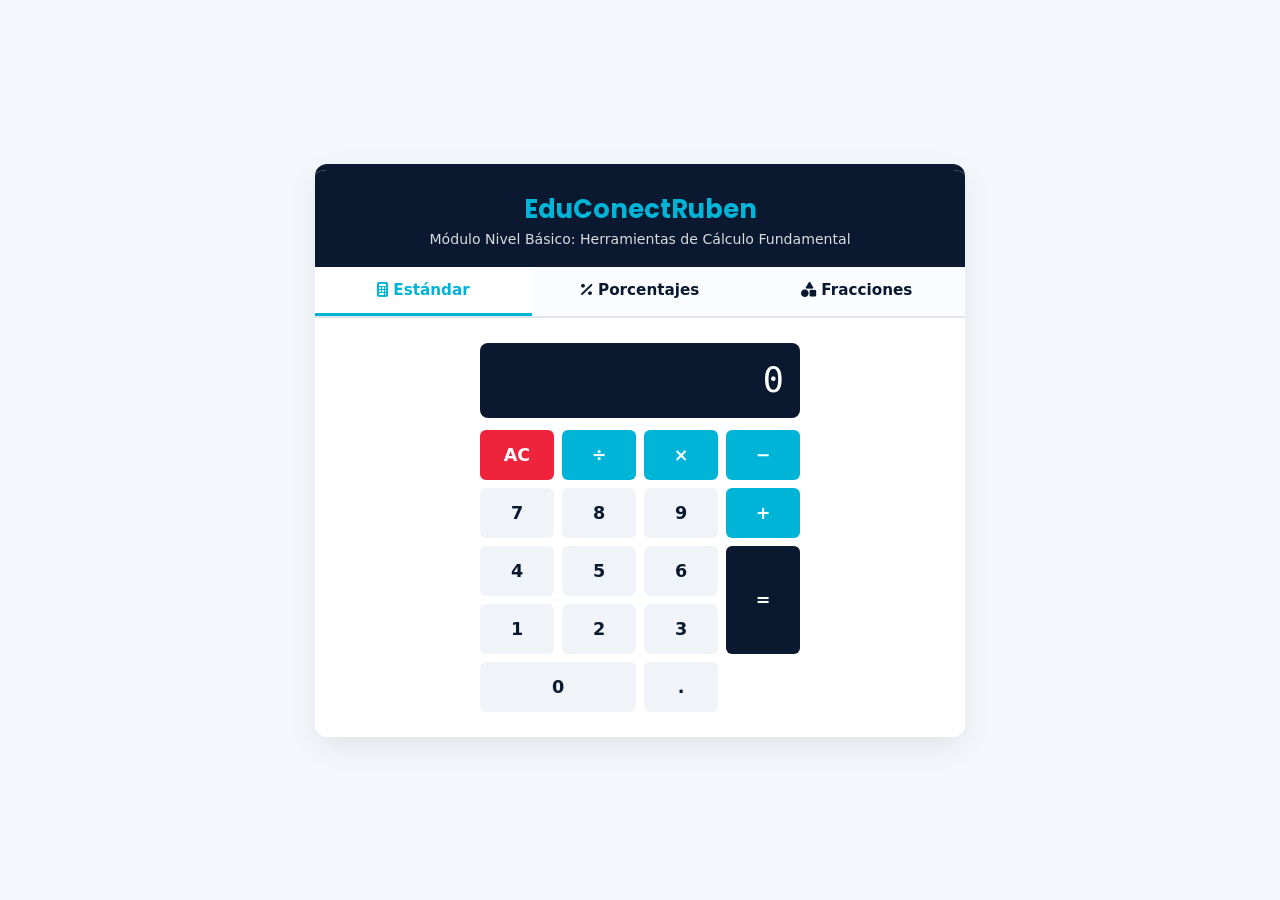
==== 1. Nivel Básico (Primaria y Uso Cotidiano)/index.html @ 66a1eb3a "Add files via upload" ====
<!DOCTYPE html>
<html lang="es">
<head>
    <meta charset="UTF-8">
    <meta name="viewport" content="width=device-width, initial-scale=1.0">
    <title>EduConectRuben | Nivel Básico</title>
    <link rel="preconnect" href="https://fonts.googleapis.com">
    <link rel="preconnect" href="https://fonts.gstatic.com" crossorigin>
    <link href="https://fonts.googleapis.com/css2?family=Poppins:wght@400;600;700&family=Lato:wght@400;700&display=swap" rel="stylesheet">
    <link rel="stylesheet" href="https://cdnjs.cloudflare.com/ajax/libs/font-awesome/6.5.1/css/all.min.css">
    <style>
        /* =========================================
           DISEÑO INSTITUCIONAL EDUCONECTRUBEN
           ========================================= */
        :root {
            --clr-navy: #0A192F;
            --clr-blue: #00B4D8;
            --clr-hover: #0096C7;
            --clr-white: #FFFFFF;
            --clr-bg: #F4F7FB;
            --clr-border: #E0E5EC;
            --shadow: 0 10px 30px rgba(10, 25, 47, 0.08);
            --radius: 12px;
        }

        * { box-sizing: border-box; margin: 0; padding: 0; font-family: 'Segoe UI', system-ui, sans-serif; }

        body {
            background-color: var(--clr-bg);
            color: #333;
            display: flex;
            justify-content: center;
            align-items: center;
            min-height: 100vh;
            padding: 20px;
        }

        .app-container {
            background-color: var(--clr-white);
            width: 100%;
            max-width: 650px;
            border-radius: var(--radius);
            box-shadow: var(--shadow);
            overflow: hidden;
            border-top: 6px solid var(--clr-navy);
        }

        header {
            background-color: var(--clr-navy);
            color: var(--clr-white);
            padding: 20px;
            text-align: center;
        }

        header h1 { color: var(--clr-blue); font-size: 1.6rem; font-family: 'Poppins', sans-serif; }
        header p { font-size: 0.88rem; opacity: 0.85; margin-top: 2px; }

        /* MENÚ DE PESTAÑAS (SPA) */
        .tab-menu {
            display: flex;
            background-color: #FAFCFF;
            border-bottom: 2px solid var(--clr-border);
        }

        .tab-btn {
            flex: 1;
            padding: 14px;
            background: none;
            border: none;
            border-bottom: 3px solid transparent;
            font-size: 0.95rem;
            font-weight: 600;
            color: var(--clr-navy);
            cursor: pointer;
            transition: all 0.25s ease;
        }

        .tab-btn:hover { background-color: #F0F4F8; color: var(--clr-blue); }
        .tab-btn.active {
            color: var(--clr-blue);
            border-bottom-color: var(--clr-blue);
            background-color: var(--clr-white);
        }

        /* CUERPO DE TRABAJO */
        .workspace-content { padding: 25px; }
        .calc-section { display: none; animation: fadeIn 0.3s ease-in-out; }
        .calc-section.active { display: block; }

        @keyframes fadeIn {
            from { opacity: 0; transform: translateY(4px); }
            to { opacity: 1; transform: translateY(0); }
        }

        /* INTERFAZ CALCULADORA FÍSICA */
        .calc-hardware { max-width: 320px; margin: 0 auto; }
        .calc-display {
            background-color: var(--clr-navy);
            color: var(--clr-white);
            font-size: 2.2rem;
            text-align: right;
            padding: 16px;
            border-radius: 8px;
            margin-bottom: 12px;
            word-wrap: break-word;
            min-height: 75px;
            font-family: monospace;
        }

        .grid-buttons { display: grid; grid-template-columns: repeat(4, 1fr); gap: 8px; }
        .btn-c {
            padding: 15px 5px;
            font-size: 1.1rem;
            font-weight: bold;
            border: none;
            border-radius: 6px;
            cursor: pointer;
            background-color: #F0F4F8;
            color: var(--clr-navy);
            transition: 0.15s ease;
        }
        .btn-c:hover { background-color: var(--clr-border); }
        .btn-c.op { background-color: var(--clr-blue); color: white; }
        .btn-c.op:hover { background-color: var(--clr-hover); }
        .btn-c.eq { background-color: var(--clr-navy); color: white; }
        .btn-c.ac { background-color: #EF233C; color: white; }

        /* FORMULARIOS DE PORCENTAJES Y FRACCIONES */
        .form-group { margin-bottom: 15px; }
        label { display: block; font-weight: 600; margin-bottom: 6px; color: var(--clr-navy); font-size: 0.88rem; }
        select, input {
            width: 100%; padding: 11px; border: 2px solid var(--clr-border);
            border-radius: 8px; font-size: 0.95rem; background-color: var(--clr-white);
        }
        select:focus, input:focus { outline: none; border-color: var(--clr-blue); }

        .fields-split { display: grid; grid-template-columns: 1fr 1fr; gap: 15px; }
        
        /* LAYOUT FRACCIONES MIXTAS */
        .fraction-row { display: flex; align-items: center; justify-content: center; gap: 12px; margin: 20px 0; }
        .fraction-block { display: flex; flex-direction: column; width: 70px; text-align: center; }
        .fraction-line { height: 2px; background-color: var(--clr-navy); margin: 4px 0; }
        .fraction-block input { text-align: center; padding: 8px; }
        .mixed-whole { width: 65px; text-align: center; font-weight: bold; }

        .btn-action {
            width: 100%; padding: 12px; background-color: var(--clr-blue);
            color: var(--clr-white); border: none; border-radius: 8px;
            font-size: 1.05rem; font-weight: bold; cursor: pointer; transition: 0.25s;
        }
        .btn-action:hover { background-color: var(--clr-hover); }

        .result-box {
            margin-top: 20px; padding: 15px; background-color: #E8F4F8;
            border-left: 5px solid var(--clr-blue); border-radius: 4px;
            font-size: 1rem; color: var(--clr-navy); display: none; line-height: 1.5;
        }
    </style>
</head>
<body>

    <main class="app-container">
        <header>
            <h1>EduConectRuben</h1>
            <p>Módulo Nivel Básico: Herramientas de Cálculo Fundamental</p>
        </header>

        <nav class="tab-menu">
            <button class="tab-btn active" onclick="switchTab('tab-std', this)"><i class="fa-solid fa-calculator"></i> Estándar</button>
            <button class="tab-btn" onclick="switchTab('tab-pct', this)"><i class="fa-solid fa-percent"></i> Porcentajes</button>
            <button class="tab-btn" onclick="switchTab('tab-frac', this)"><i class="fa-solid fa-shapes"></i> Fracciones</button>
        </nav>

        <div class="workspace-content">
            
            <section id="tab-std" class="calc-section active">
                <div class="calc-hardware">
                    <div id="hw-display" class="calc-display">0</div>
                    <div class="grid-buttons">
                        <button type="button" class="btn-c ac" onclick="clearStd()">AC</button>
                        <button type="button" class="btn-c op" onclick="appendStd('/')">÷</button>
                        <button type="button" class="btn-c op" onclick="appendStd('*')">×</button>
                        <button type="button" class="btn-c op" onclick="appendStd('-')">−</button>
                        
                        <button type="button" class="btn-c" onclick="appendStd('7')">7</button>
                        <button type="button" class="btn-c" onclick="appendStd('8')">8</button>
                        <button type="button" class="btn-c" onclick="appendStd('9')">9</button>
                        <button type="button" class="btn-c op" onclick="appendStd('+')">+</button>
                        
                        <button type="button" class="btn-c" onclick="appendStd('4')">4</button>
                        <button type="button" class="btn-c" onclick="appendStd('5')">5</button>
                        <button type="button" class="btn-c" onclick="appendStd('6')">6</button>
                        <button type="button" class="btn-c eq" onclick="evalStd()" style="grid-row: span 2; height: 100%;">=</button>
                        
                        <button type="button" class="btn-c" onclick="appendStd('1')">1</button>
                        <button type="button" class="btn-c" onclick="appendStd('2')">2</button>
                        <button type="button" class="btn-c" onclick="appendStd('3')">3</button>
                        
                        <button type="button" class="btn-c" onclick="appendStd('0')" style="grid-column: span 2;">0</button>
                        <button type="button" class="btn-c" onclick="appendStd('.')">.</button>
                    </div>
                </div>
            </section>

            <section id="tab-pct" class="calc-section">
                <div class="form-group">
                    <label>Tipo de Análisis:</label>
                    <select id="pct-type">
                        <option value="of">Calcular el X% de Y</option>
                        <option value="is">Qué porcentaje es X de Y</option>
                    </select>
                </div>
                <div class="fields-split">
                    <div class="form-group"><label>Valor X:</label><input type="number" id="pct-x" step="any"></div>
                    <div class="form-group"><label>Valor Y:</label><input type="number" id="pct-y" step="any"></div>
                </div>
                <button type="button" class="btn-action" onclick="solvePercent()">Calcular Porcentaje</button>
                <div id="pct-result" class="result-box"></div>
            </section>

            <section id="tab-frac" class="calc-section">
                <div class="fraction-row">
                    <input type="number" class="mixed-whole" id="w1" placeholder="Ent" min="0">
                    <div class="fraction-block">
                        <input type="number" id="n1" placeholder="N₁">
                        <div class="fraction-line"></div>
                        <input type="number" id="d1" placeholder="D₁">
                    </div>
                    
                    <div>
                        <select id="frac-op" style="width: 55px; font-weight: bold;">
                            <option value="+">+</option>
                            <option value="-">-</option>
                            <option value="*">×</option>
                            <option value="/">÷</option>
                        </select>
                    </div>
                    
                    <input type="number" class="mixed-whole" id="w2" placeholder="Ent" min="0">
                    <div class="fraction-block">
                        <input type="number" id="n2" placeholder="N₂">
                        <div class="fraction-line"></div>
                        <input type="number" id="d2" placeholder="D₂">
                    </div>
                </div>
                <button type="button" class="btn-action" onclick="solveFractions()">Operar Fracciones</button>
                <div id="frac-result" class="result-box"></div>
            </section>

        </div>
    </main>

    <script>
        /* ROUTER INTERNO SPA */
        function switchTab(tabId, btn) {
            document.querySelectorAll('.calc-section').forEach(s => s.classList.remove('active'));
            document.querySelectorAll('.tab-btn').forEach(b => b.classList.remove('active'));
            document.getElementById(tabId).classList.add('active');
            btn.classList.add('active');
        }

        /* =========================================
           LÓGICA: CALCULADORA ESTÁNDAR
           ========================================= */
        let stdBuffer = "0";

        function appendStd(val) {
            const display = document.getElementById('hw-display');
            // Corrección Pro: Evitar que arrastre el cero inicial como residuo de cadena
            if (stdBuffer === "0" && val !== "." && !isNaN(val)) {
                stdBuffer = "";
            }
            stdBuffer += val;
            display.innerText = stdBuffer;
        }

        function clearStd() {
            stdBuffer = "0";
            document.getElementById('hw-display').innerText = stdBuffer;
        }

        function evalStd() {
            const display = document.getElementById('hw-display');
            try {
                let res = new Function('return ' + stdBuffer)();
                if (isNaN(res) || !isFinite(res)) throw "Error";
                res = Math.round(res * 1000000) / 1000000; // Redondeo de precisión limpia
                stdBuffer = res.toString();
                display.innerText = stdBuffer;
            } catch (e) {
                display.innerText = "Error";
                stdBuffer = "0";
            }
        }

        /* =========================================
           LÓGICA: CALCULADORA DE PORCENTAJES
           ========================================= */
        function solvePercent() {
            const type = document.getElementById('pct-type').value;
            const x = parseFloat(document.getElementById('pct-x').value);
            const y = parseFloat(document.getElementById('pct-y').value);
            const resBox = document.getElementById('pct-result');

            if (isNaN(x) || isNaN(y)) {
                resBox.innerHTML = "<span style='color:#EF233C;'><strong>Error:</strong> Completa ambos campos numéricos.</span>";
                resBox.style.display = "block";
                return;
            }

            let resultText = "";
            if (type === 'of') {
                const calculated = (x / 100) * y;
                resultText = `El ${x}% de ${y} es: <strong>${Math.round(calculated * 10000) / 10000}</strong>`;
            } else {
                if (y === 0) {
                    resBox.innerHTML = "<span style='color:#EF233C;'><strong>Error:</strong> No se puede calcular base sobre cero.</span>";
                    resBox.style.display = "block";
                    return;
                }
                const calculated = (x / y) * 100;
                resultText = `${x} equivale al <strong>${Math.round(calculated * 100) / 100}%</strong> de ${y}`;
            }

            resBox.innerHTML = resultText;
            resBox.style.display = "block";
        }

        /* =========================================
           LÓGICA: FRACCIONES MIXTAS E IMPROPIAS
           ========================================= */
        function solveFractions() {
            const resBox = document.getElementById('frac-result');
            
            const w1 = parseInt(document.getElementById('w1').value) || 0;
            const n1 = parseInt(document.getElementById('n1').value);
            const d1 = parseInt(document.getElementById('d1').value);
            
            const w2 = parseInt(document.getElementById('w2').value) || 0;
            const n2 = parseInt(document.getElementById('n2').value);
            const d2 = parseInt(document.getElementById('d2').value);
            
            const op = document.getElementById('frac-op').value;

            if (isNaN(n1) || isNaN(d1) || isNaN(n2) || isNaN(d2)) {
                resBox.innerHTML = "<span style='color:#EF233C;'><strong>Error:</strong> Completa los numeradores y denominadores.</span>";
                resBox.style.display = "block";
                return;
            }
            if (d1 === 0 || d2 === 0) {
                resBox.innerHTML = "<span style='color:#EF233C;'><strong>Error:</strong> El denominador no puede ser cero.</span>";
                resBox.style.display = "block";
                return;
            }

            // Conversión matemática a Fracción Impropia
            const num1 = (w1 * d1) + n1;
            const num2 = (w2 * d2) + n2;

            let rn = 0, rd = 0;

            if (op === '+') { rn = (num1 * d2) + (num2 * d1); rd = d1 * d2; }
            else if (op === '-') { rn = (num1 * d2) - (num2 * d1); rd = d1 * d2; }
            else if (op === '*') { rn = num1 * num2; rd = d1 * d2; }
            else if (op === '/') { 
                if (num2 === 0) {
                    resBox.innerHTML = "<span style='color:#EF233C;'><strong>Error:</strong> División por cero.</span>";
                    resBox.style.display = "block";
                    return;
                }
                rn = num1 * d2; rd = d1 * num2; 
            }

            // Algoritmo MCD para Máxima Simplificación
            const gcd = (a, b) => b === 0 ? a : gcd(b, a % b);
            const div = Math.abs(gcd(rn, rd));
            rn /= div;
            rd /= div;

            // Re-conversión a formato mixto estético
            const finalWhole = Math.floor(Math.abs(rn) / rd) * Math.sign(rn);
            const finalNum = Math.abs(rn) % rd;

            if (finalWhole !== 0 && finalNum !== 0) {
                resBox.innerHTML = `Fracción Impropia: <strong>${rn} / ${rd}</strong> <br> Equivalente Mixto: <strong>${finalWhole} Ent [ ${finalNum} / ${rd} ]</strong>`;
            } else {
                resBox.innerHTML = `Fracción Simplificada: <strong>${rn} ${rd !== 1 ? '/ ' + rd : ''}</strong>`;
            }
            resBox.style.display = "block";
        }
    </script>
</body>
</html>
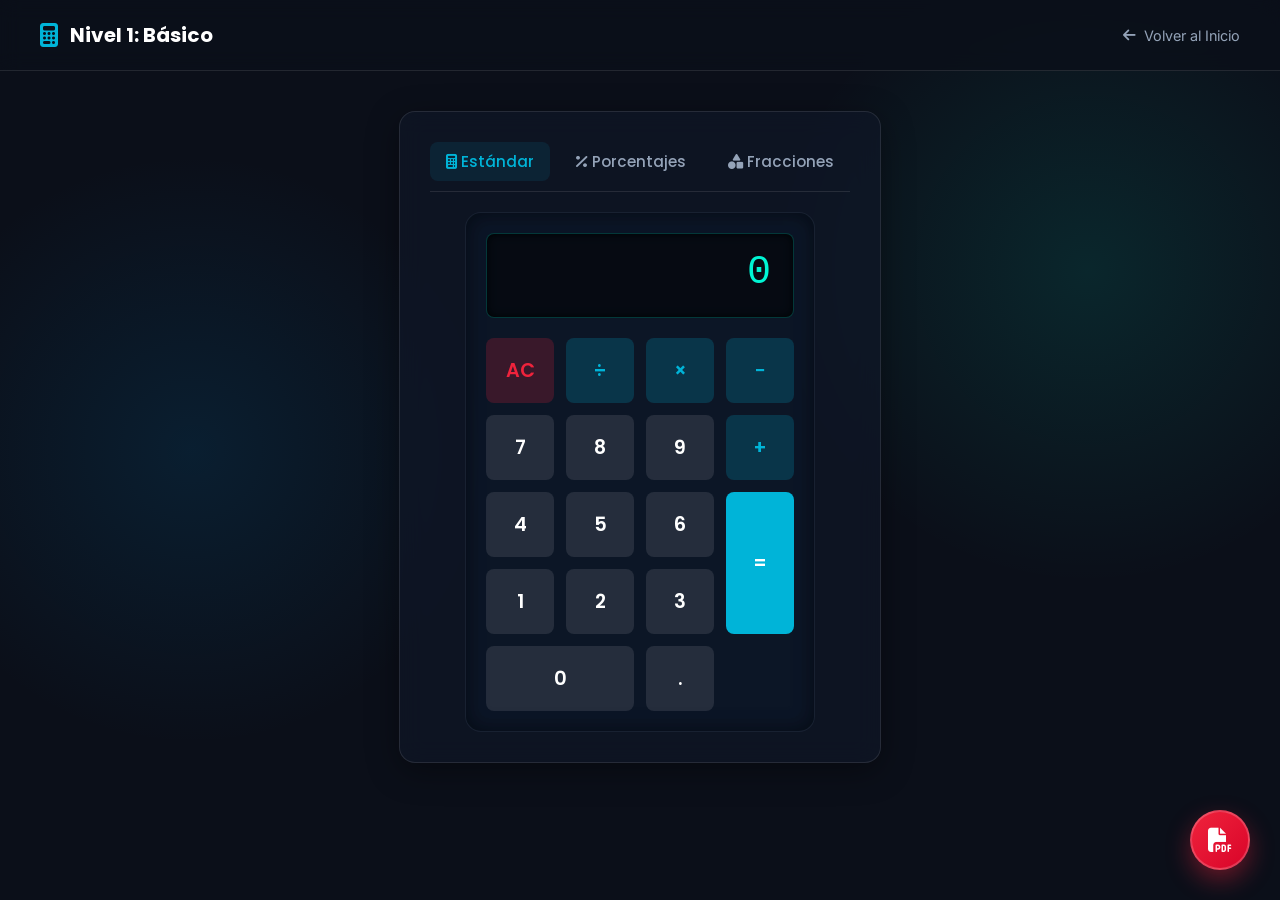
==== commit 3ee6118e: "Add files via upload" ====
--- a/1. Nivel Básico (Primaria y Uso Cotidiano)/index.html
+++ b/1. Nivel Básico (Primaria y Uso Cotidiano)/index.html
@@ -3,270 +3,220 @@
 <head>
     <meta charset="UTF-8">
     <meta name="viewport" content="width=device-width, initial-scale=1.0">
-    <title>EduConectRuben | Nivel Básico</title>
-    <link rel="preconnect" href="https://fonts.googleapis.com">
-    <link rel="preconnect" href="https://fonts.gstatic.com" crossorigin>
-    <link href="https://fonts.googleapis.com/css2?family=Poppins:wght@400;600;700&family=Lato:wght@400;700&display=swap" rel="stylesheet">
+    <title>Nivel Básico | EduConectRuben</title>
+    
+    <link rel="stylesheet" href="../assets/css/global.css">
     <link rel="stylesheet" href="https://cdnjs.cloudflare.com/ajax/libs/font-awesome/6.5.1/css/all.min.css">
+    
     <style>
-        /* =========================================
-           DISEÑO INSTITUCIONAL EDUCONECTRUBEN
-           ========================================= */
-        :root {
-            --clr-navy: #0A192F;
-            --clr-blue: #00B4D8;
-            --clr-hover: #0096C7;
-            --clr-white: #FFFFFF;
-            --clr-bg: #F4F7FB;
-            --clr-border: #E0E5EC;
-            --shadow: 0 10px 30px rgba(10, 25, 47, 0.08);
-            --radius: 12px;
-        }
-
-        * { box-sizing: border-box; margin: 0; padding: 0; font-family: 'Segoe UI', system-ui, sans-serif; }
-
-        body {
-            background-color: var(--clr-bg);
-            color: #333;
+        .app-container {
+            max-width: 800px;
+            margin: 40px auto;
+            padding: 30px;
+        }
+
+        /* Calculator Hardware Style */
+        .calc-hardware {
+            max-width: 350px;
+            margin: 0 auto;
+            background: rgba(10, 25, 47, 0.4);
+            padding: 20px;
+            border-radius: 16px;
+            border: 1px solid rgba(255, 255, 255, 0.05);
+            box-shadow: inset 0 0 20px rgba(0,0,0,0.5);
+        }
+
+        .calc-display {
+            background: rgba(0, 0, 0, 0.5);
+            color: var(--clr-accent);
+            font-size: 2.5rem;
+            text-align: right;
+            padding: 16px 20px;
+            border-radius: 8px;
+            margin-bottom: 20px;
+            word-wrap: break-word;
+            min-height: 85px;
+            font-family: var(--font-mono);
+            border: 1px solid rgba(0, 245, 212, 0.2);
+            box-shadow: inset 0 0 10px rgba(0,0,0,0.8);
+            letter-spacing: 2px;
+        }
+
+        .grid-buttons {
+            display: grid;
+            grid-template-columns: repeat(4, 1fr);
+            gap: 12px;
+        }
+
+        .btn-c {
+            padding: 18px 5px;
+            font-size: 1.2rem;
+            font-weight: 600;
+            border: none;
+            border-radius: 8px;
+            cursor: pointer;
+            background: rgba(255, 255, 255, 0.1);
+            color: var(--clr-text-main);
+            transition: var(--transition);
+            font-family: var(--font-heading);
+        }
+
+        .btn-c:hover { background: rgba(255, 255, 255, 0.2); transform: scale(1.05); }
+        .btn-c:active { transform: scale(0.95); }
+        .btn-c.op { background: rgba(0, 180, 216, 0.2); color: var(--clr-primary); }
+        .btn-c.op:hover { background: rgba(0, 180, 216, 0.4); }
+        .btn-c.eq { background: var(--clr-primary); color: #fff; }
+        .btn-c.eq:hover { background: var(--clr-secondary); }
+        .btn-c.ac { background: rgba(239, 35, 60, 0.2); color: var(--clr-danger); }
+        .btn-c.ac:hover { background: rgba(239, 35, 60, 0.4); }
+
+        /* Fraction Layout */
+        .fraction-row {
             display: flex;
+            align-items: center;
             justify-content: center;
-            align-items: center;
-            min-height: 100vh;
-            padding: 20px;
-        }
-
-        .app-container {
-            background-color: var(--clr-white);
-            width: 100%;
-            max-width: 650px;
-            border-radius: var(--radius);
-            box-shadow: var(--shadow);
-            overflow: hidden;
-            border-top: 6px solid var(--clr-navy);
-        }
-
-        header {
-            background-color: var(--clr-navy);
-            color: var(--clr-white);
-            padding: 20px;
+            gap: 20px;
+            margin: 30px 0;
+            flex-wrap: wrap;
+        }
+
+        .fraction-block {
+            display: flex;
+            flex-direction: column;
+            width: 80px;
+        }
+
+        .fraction-line {
+            height: 3px;
+            background-color: var(--clr-primary);
+            margin: 8px 0;
+            border-radius: 2px;
+        }
+
+        .mixed-whole {
+            width: 80px;
+            font-size: 1.5rem;
+            font-weight: bold;
             text-align: center;
-        }
-
-        header h1 { color: var(--clr-blue); font-size: 1.6rem; font-family: 'Poppins', sans-serif; }
-        header p { font-size: 0.88rem; opacity: 0.85; margin-top: 2px; }
-
-        /* MENÚ DE PESTAÑAS (SPA) */
-        .tab-menu {
-            display: flex;
-            background-color: #FAFCFF;
-            border-bottom: 2px solid var(--clr-border);
-        }
-
-        .tab-btn {
-            flex: 1;
-            padding: 14px;
-            background: none;
-            border: none;
-            border-bottom: 3px solid transparent;
-            font-size: 0.95rem;
-            font-weight: 600;
-            color: var(--clr-navy);
-            cursor: pointer;
-            transition: all 0.25s ease;
-        }
-
-        .tab-btn:hover { background-color: #F0F4F8; color: var(--clr-blue); }
-        .tab-btn.active {
-            color: var(--clr-blue);
-            border-bottom-color: var(--clr-blue);
-            background-color: var(--clr-white);
-        }
-
-        /* CUERPO DE TRABAJO */
-        .workspace-content { padding: 25px; }
-        .calc-section { display: none; animation: fadeIn 0.3s ease-in-out; }
-        .calc-section.active { display: block; }
-
-        @keyframes fadeIn {
-            from { opacity: 0; transform: translateY(4px); }
-            to { opacity: 1; transform: translateY(0); }
-        }
-
-        /* INTERFAZ CALCULADORA FÍSICA */
-        .calc-hardware { max-width: 320px; margin: 0 auto; }
-        .calc-display {
-            background-color: var(--clr-navy);
-            color: var(--clr-white);
-            font-size: 2.2rem;
-            text-align: right;
-            padding: 16px;
-            border-radius: 8px;
-            margin-bottom: 12px;
-            word-wrap: break-word;
-            min-height: 75px;
-            font-family: monospace;
-        }
-
-        .grid-buttons { display: grid; grid-template-columns: repeat(4, 1fr); gap: 8px; }
-        .btn-c {
-            padding: 15px 5px;
-            font-size: 1.1rem;
-            font-weight: bold;
-            border: none;
-            border-radius: 6px;
-            cursor: pointer;
-            background-color: #F0F4F8;
-            color: var(--clr-navy);
-            transition: 0.15s ease;
-        }
-        .btn-c:hover { background-color: var(--clr-border); }
-        .btn-c.op { background-color: var(--clr-blue); color: white; }
-        .btn-c.op:hover { background-color: var(--clr-hover); }
-        .btn-c.eq { background-color: var(--clr-navy); color: white; }
-        .btn-c.ac { background-color: #EF233C; color: white; }
-
-        /* FORMULARIOS DE PORCENTAJES Y FRACCIONES */
-        .form-group { margin-bottom: 15px; }
-        label { display: block; font-weight: 600; margin-bottom: 6px; color: var(--clr-navy); font-size: 0.88rem; }
-        select, input {
-            width: 100%; padding: 11px; border: 2px solid var(--clr-border);
-            border-radius: 8px; font-size: 0.95rem; background-color: var(--clr-white);
-        }
-        select:focus, input:focus { outline: none; border-color: var(--clr-blue); }
-
-        .fields-split { display: grid; grid-template-columns: 1fr 1fr; gap: 15px; }
-        
-        /* LAYOUT FRACCIONES MIXTAS */
-        .fraction-row { display: flex; align-items: center; justify-content: center; gap: 12px; margin: 20px 0; }
-        .fraction-block { display: flex; flex-direction: column; width: 70px; text-align: center; }
-        .fraction-line { height: 2px; background-color: var(--clr-navy); margin: 4px 0; }
-        .fraction-block input { text-align: center; padding: 8px; }
-        .mixed-whole { width: 65px; text-align: center; font-weight: bold; }
-
-        .btn-action {
-            width: 100%; padding: 12px; background-color: var(--clr-blue);
-            color: var(--clr-white); border: none; border-radius: 8px;
-            font-size: 1.05rem; font-weight: bold; cursor: pointer; transition: 0.25s;
-        }
-        .btn-action:hover { background-color: var(--clr-hover); }
-
-        .result-box {
-            margin-top: 20px; padding: 15px; background-color: #E8F4F8;
-            border-left: 5px solid var(--clr-blue); border-radius: 4px;
-            font-size: 1rem; color: var(--clr-navy); display: none; line-height: 1.5;
         }
     </style>
 </head>
 <body>
-
-    <main class="app-container">
-        <header>
-            <h1>EduConectRuben</h1>
-            <p>Módulo Nivel Básico: Herramientas de Cálculo Fundamental</p>
-        </header>
-
-        <nav class="tab-menu">
-            <button class="tab-btn active" onclick="switchTab('tab-std', this)"><i class="fa-solid fa-calculator"></i> Estándar</button>
-            <button class="tab-btn" onclick="switchTab('tab-pct', this)"><i class="fa-solid fa-percent"></i> Porcentajes</button>
-            <button class="tab-btn" onclick="switchTab('tab-frac', this)"><i class="fa-solid fa-shapes"></i> Fracciones</button>
-        </nav>
-
-        <div class="workspace-content">
-            
-            <section id="tab-std" class="calc-section active">
-                <div class="calc-hardware">
-                    <div id="hw-display" class="calc-display">0</div>
-                    <div class="grid-buttons">
-                        <button type="button" class="btn-c ac" onclick="clearStd()">AC</button>
-                        <button type="button" class="btn-c op" onclick="appendStd('/')">÷</button>
-                        <button type="button" class="btn-c op" onclick="appendStd('*')">×</button>
-                        <button type="button" class="btn-c op" onclick="appendStd('-')">−</button>
-                        
-                        <button type="button" class="btn-c" onclick="appendStd('7')">7</button>
-                        <button type="button" class="btn-c" onclick="appendStd('8')">8</button>
-                        <button type="button" class="btn-c" onclick="appendStd('9')">9</button>
-                        <button type="button" class="btn-c op" onclick="appendStd('+')">+</button>
-                        
-                        <button type="button" class="btn-c" onclick="appendStd('4')">4</button>
-                        <button type="button" class="btn-c" onclick="appendStd('5')">5</button>
-                        <button type="button" class="btn-c" onclick="appendStd('6')">6</button>
-                        <button type="button" class="btn-c eq" onclick="evalStd()" style="grid-row: span 2; height: 100%;">=</button>
-                        
-                        <button type="button" class="btn-c" onclick="appendStd('1')">1</button>
-                        <button type="button" class="btn-c" onclick="appendStd('2')">2</button>
-                        <button type="button" class="btn-c" onclick="appendStd('3')">3</button>
-                        
-                        <button type="button" class="btn-c" onclick="appendStd('0')" style="grid-column: span 2;">0</button>
-                        <button type="button" class="btn-c" onclick="appendStd('.')">.</button>
+    <nav class="top-nav">
+        <div class="nav-brand">
+            <i class="fa-solid fa-calculator"></i> Nivel 1: Básico
+        </div>
+        <a href="../index.html" class="nav-back"><i class="fa-solid fa-arrow-left"></i> Volver al Inicio</a>
+    </nav>
+
+    <main class="app-container glass-panel">
+        <div class="tabs-container">
+            <button class="tab-btn active" data-target="tab-std"><i class="fa-solid fa-calculator"></i> Estándar</button>
+            <button class="tab-btn" data-target="tab-pct"><i class="fa-solid fa-percent"></i> Porcentajes</button>
+            <button class="tab-btn" data-target="tab-frac"><i class="fa-solid fa-shapes"></i> Fracciones</button>
+        </div>
+
+        <!-- Estándar -->
+        <section id="tab-std" class="tab-content active">
+            <div class="calc-hardware">
+                <div id="hw-display" class="calc-display">0</div>
+                <div class="grid-buttons">
+                    <button type="button" class="btn-c ac" onclick="clearStd()">AC</button>
+                    <button type="button" class="btn-c op" onclick="appendStd('/')">÷</button>
+                    <button type="button" class="btn-c op" onclick="appendStd('*')">×</button>
+                    <button type="button" class="btn-c op" onclick="appendStd('-')">−</button>
+                    
+                    <button type="button" class="btn-c" onclick="appendStd('7')">7</button>
+                    <button type="button" class="btn-c" onclick="appendStd('8')">8</button>
+                    <button type="button" class="btn-c" onclick="appendStd('9')">9</button>
+                    <button type="button" class="btn-c op" onclick="appendStd('+')">+</button>
+                    
+                    <button type="button" class="btn-c" onclick="appendStd('4')">4</button>
+                    <button type="button" class="btn-c" onclick="appendStd('5')">5</button>
+                    <button type="button" class="btn-c" onclick="appendStd('6')">6</button>
+                    <button type="button" class="btn-c eq" onclick="evalStd()" style="grid-row: span 2; height: 100%;">=</button>
+                    
+                    <button type="button" class="btn-c" onclick="appendStd('1')">1</button>
+                    <button type="button" class="btn-c" onclick="appendStd('2')">2</button>
+                    <button type="button" class="btn-c" onclick="appendStd('3')">3</button>
+                    
+                    <button type="button" class="btn-c" onclick="appendStd('0')" style="grid-column: span 2;">0</button>
+                    <button type="button" class="btn-c" onclick="appendStd('.')">.</button>
+                </div>
+            </div>
+        </section>
+
+        <!-- Porcentajes -->
+        <section id="tab-pct" class="tab-content">
+            <div class="input-group">
+                <label>Tipo de Análisis:</label>
+                <select id="pct-type" class="input-field">
+                    <option value="of">Calcular el X% de Y</option>
+                    <option value="is">Qué porcentaje es X de Y</option>
+                </select>
+            </div>
+            <div class="grid-2">
+                <div class="input-group">
+                    <label>Valor X:</label>
+                    <input type="number" id="pct-x" class="input-field" step="any" placeholder="Ej: 20">
+                </div>
+                <div class="input-group">
+                    <label>Valor Y:</label>
+                    <input type="number" id="pct-y" class="input-field" step="any" placeholder="Ej: 150">
+                </div>
+            </div>
+            <button class="btn-primary" onclick="solvePercent()"><i class="fa-solid fa-bolt"></i> Calcular Porcentaje</button>
+            <div id="pct-result"></div>
+        </section>
+
+        <!-- Fracciones -->
+        <section id="tab-frac" class="tab-content">
+            <p style="color: var(--clr-text-muted); text-align: center; margin-bottom: 10px; font-size: 0.9rem;">
+                Deja el campo "Entero" vacío si es una fracción simple.
+            </p>
+            <div class="fraction-row">
+                <!-- Fraccion 1 -->
+                <div style="display: flex; gap: 10px; align-items: center;">
+                    <input type="number" class="input-field mixed-whole" id="w1" placeholder="Ent" min="0">
+                    <div class="fraction-block">
+                        <input type="number" class="input-field" id="n1" placeholder="N₁">
+                        <div class="fraction-line"></div>
+                        <input type="number" class="input-field" id="d1" placeholder="D₁">
                     </div>
                 </div>
-            </section>
-
-            <section id="tab-pct" class="calc-section">
-                <div class="form-group">
-                    <label>Tipo de Análisis:</label>
-                    <select id="pct-type">
-                        <option value="of">Calcular el X% de Y</option>
-                        <option value="is">Qué porcentaje es X de Y</option>
-                    </select>
-                </div>
-                <div class="fields-split">
-                    <div class="form-group"><label>Valor X:</label><input type="number" id="pct-x" step="any"></div>
-                    <div class="form-group"><label>Valor Y:</label><input type="number" id="pct-y" step="any"></div>
-                </div>
-                <button type="button" class="btn-action" onclick="solvePercent()">Calcular Porcentaje</button>
-                <div id="pct-result" class="result-box"></div>
-            </section>
-
-            <section id="tab-frac" class="calc-section">
-                <div class="fraction-row">
-                    <input type="number" class="mixed-whole" id="w1" placeholder="Ent" min="0">
+                
+                <!-- Operador -->
+                <select id="frac-op" class="input-field" style="width: 70px; text-align: center; font-size: 1.2rem; font-weight: bold; padding: 12px 10px; background-position: right 0.5rem center;">
+                    <option value="+">+</option>
+                    <option value="-">-</option>
+                    <option value="*">×</option>
+                    <option value="/">÷</option>
+                </select>
+                
+                <!-- Fraccion 2 -->
+                <div style="display: flex; gap: 10px; align-items: center;">
+                    <input type="number" class="input-field mixed-whole" id="w2" placeholder="Ent" min="0">
                     <div class="fraction-block">
-                        <input type="number" id="n1" placeholder="N₁">
+                        <input type="number" class="input-field" id="n2" placeholder="N₂">
                         <div class="fraction-line"></div>
-                        <input type="number" id="d1" placeholder="D₁">
+                        <input type="number" class="input-field" id="d2" placeholder="D₂">
                     </div>
-                    
-                    <div>
-                        <select id="frac-op" style="width: 55px; font-weight: bold;">
-                            <option value="+">+</option>
-                            <option value="-">-</option>
-                            <option value="*">×</option>
-                            <option value="/">÷</option>
-                        </select>
-                    </div>
-                    
-                    <input type="number" class="mixed-whole" id="w2" placeholder="Ent" min="0">
-                    <div class="fraction-block">
-                        <input type="number" id="n2" placeholder="N₂">
-                        <div class="fraction-line"></div>
-                        <input type="number" id="d2" placeholder="D₂">
-                    </div>
-                </div>
-                <button type="button" class="btn-action" onclick="solveFractions()">Operar Fracciones</button>
-                <div id="frac-result" class="result-box"></div>
-            </section>
-
-        </div>
+                </div>
+            </div>
+            
+            <button class="btn-primary" onclick="solveFractions()"><i class="fa-solid fa-bolt"></i> Operar Fracciones</button>
+            <div id="frac-result"></div>
+        </section>
+
     </main>
 
+    <script src="../assets/js/global.js"></script>
     <script>
-        /* ROUTER INTERNO SPA */
-        function switchTab(tabId, btn) {
-            document.querySelectorAll('.calc-section').forEach(s => s.classList.remove('active'));
-            document.querySelectorAll('.tab-btn').forEach(b => b.classList.remove('active'));
-            document.getElementById(tabId).classList.add('active');
-            btn.classList.add('active');
-        }
-
-        /* =========================================
-           LÓGICA: CALCULADORA ESTÁNDAR
-           ========================================= */
+        // --- Calculadora Estándar ---
         let stdBuffer = "0";
 
         function appendStd(val) {
             const display = document.getElementById('hw-display');
-            // Corrección Pro: Evitar que arrastre el cero inicial como residuo de cadena
             if (stdBuffer === "0" && val !== "." && !isNaN(val)) {
                 stdBuffer = "";
             }
@@ -282,9 +232,11 @@
         function evalStd() {
             const display = document.getElementById('hw-display');
             try {
-                let res = new Function('return ' + stdBuffer)();
+                // Safely evaluate math
+                let safeEval = stdBuffer.replace(/[^-()\d/*+.]/g, '');
+                let res = new Function('return ' + safeEval)();
                 if (isNaN(res) || !isFinite(res)) throw "Error";
-                res = Math.round(res * 1000000) / 1000000; // Redondeo de precisión limpia
+                res = Math.round(res * 100000000) / 100000000; 
                 stdBuffer = res.toString();
                 display.innerText = stdBuffer;
             } catch (e) {
@@ -293,45 +245,35 @@
             }
         }
 
-        /* =========================================
-           LÓGICA: CALCULADORA DE PORCENTAJES
-           ========================================= */
+        // --- Porcentajes ---
         function solvePercent() {
             const type = document.getElementById('pct-type').value;
             const x = parseFloat(document.getElementById('pct-x').value);
             const y = parseFloat(document.getElementById('pct-y').value);
-            const resBox = document.getElementById('pct-result');
 
             if (isNaN(x) || isNaN(y)) {
-                resBox.innerHTML = "<span style='color:#EF233C;'><strong>Error:</strong> Completa ambos campos numéricos.</span>";
-                resBox.style.display = "block";
+                showResult('pct-result', '<strong>Error:</strong> Completa ambos campos numéricos.', 'error');
                 return;
             }
 
-            let resultText = "";
+            let html = "";
             if (type === 'of') {
                 const calculated = (x / 100) * y;
-                resultText = `El ${x}% de ${y} es: <strong>${Math.round(calculated * 10000) / 10000}</strong>`;
+                html = `El ${x}% de ${y} es: <strong>${Math.round(calculated * 10000) / 10000}</strong>`;
             } else {
                 if (y === 0) {
-                    resBox.innerHTML = "<span style='color:#EF233C;'><strong>Error:</strong> No se puede calcular base sobre cero.</span>";
-                    resBox.style.display = "block";
+                    showResult('pct-result', '<strong>Error:</strong> No se puede calcular base sobre cero.', 'error');
                     return;
                 }
                 const calculated = (x / y) * 100;
-                resultText = `${x} equivale al <strong>${Math.round(calculated * 100) / 100}%</strong> de ${y}`;
-            }
-
-            resBox.innerHTML = resultText;
-            resBox.style.display = "block";
-        }
-
-        /* =========================================
-           LÓGICA: FRACCIONES MIXTAS E IMPROPIAS
-           ========================================= */
+                html = `${x} equivale al <strong>${Math.round(calculated * 100) / 100}%</strong> de ${y}`;
+            }
+
+            showResult('pct-result', html, 'success');
+        }
+
+        // --- Fracciones ---
         function solveFractions() {
-            const resBox = document.getElementById('frac-result');
-            
             const w1 = parseInt(document.getElementById('w1').value) || 0;
             const n1 = parseInt(document.getElementById('n1').value);
             const d1 = parseInt(document.getElementById('d1').value);
@@ -343,50 +285,61 @@
             const op = document.getElementById('frac-op').value;
 
             if (isNaN(n1) || isNaN(d1) || isNaN(n2) || isNaN(d2)) {
-                resBox.innerHTML = "<span style='color:#EF233C;'><strong>Error:</strong> Completa los numeradores y denominadores.</span>";
-                resBox.style.display = "block";
+                showResult('frac-result', '<strong>Error:</strong> Completa los numeradores y denominadores.', 'error');
                 return;
             }
             if (d1 === 0 || d2 === 0) {
-                resBox.innerHTML = "<span style='color:#EF233C;'><strong>Error:</strong> El denominador no puede ser cero.</span>";
-                resBox.style.display = "block";
+                showResult('frac-result', '<strong>Error:</strong> El denominador no puede ser cero.', 'error');
                 return;
             }
 
-            // Conversión matemática a Fracción Impropia
-            const num1 = (w1 * d1) + n1;
-            const num2 = (w2 * d2) + n2;
+            const num1 = (Math.abs(w1) * d1) + n1;
+            const finalNum1 = w1 < 0 ? -num1 : num1;
+            
+            const num2 = (Math.abs(w2) * d2) + n2;
+            const finalNum2 = w2 < 0 ? -num2 : num2;
 
             let rn = 0, rd = 0;
 
-            if (op === '+') { rn = (num1 * d2) + (num2 * d1); rd = d1 * d2; }
-            else if (op === '-') { rn = (num1 * d2) - (num2 * d1); rd = d1 * d2; }
-            else if (op === '*') { rn = num1 * num2; rd = d1 * d2; }
+            if (op === '+') { rn = (finalNum1 * d2) + (finalNum2 * d1); rd = d1 * d2; }
+            else if (op === '-') { rn = (finalNum1 * d2) - (finalNum2 * d1); rd = d1 * d2; }
+            else if (op === '*') { rn = finalNum1 * finalNum2; rd = d1 * d2; }
             else if (op === '/') { 
-                if (num2 === 0) {
-                    resBox.innerHTML = "<span style='color:#EF233C;'><strong>Error:</strong> División por cero.</span>";
-                    resBox.style.display = "block";
+                if (finalNum2 === 0) {
+                    showResult('frac-result', '<strong>Error:</strong> División por cero.', 'error');
                     return;
                 }
-                rn = num1 * d2; rd = d1 * num2; 
-            }
-
-            // Algoritmo MCD para Máxima Simplificación
+                rn = finalNum1 * d2; rd = d1 * finalNum2; 
+            }
+
+            // Simplification
             const gcd = (a, b) => b === 0 ? a : gcd(b, a % b);
             const div = Math.abs(gcd(rn, rd));
             rn /= div;
             rd /= div;
 
-            // Re-conversión a formato mixto estético
-            const finalWhole = Math.floor(Math.abs(rn) / rd) * Math.sign(rn);
-            const finalNum = Math.abs(rn) % rd;
-
-            if (finalWhole !== 0 && finalNum !== 0) {
-                resBox.innerHTML = `Fracción Impropia: <strong>${rn} / ${rd}</strong> <br> Equivalente Mixto: <strong>${finalWhole} Ent [ ${finalNum} / ${rd} ]</strong>`;
-            } else {
-                resBox.innerHTML = `Fracción Simplificada: <strong>${rn} ${rd !== 1 ? '/ ' + rd : ''}</strong>`;
-            }
-            resBox.style.display = "block";
+            // Fix signs
+            if (rd < 0) { rn = -rn; rd = -rd; }
+
+            // Mixed fraction calculation
+            const finalWhole = Math.floor(Math.abs(rn) / rd) * (rn < 0 ? -1 : 1);
+            const remNum = Math.abs(rn) % rd;
+
+            let html = `Fracción Resultante: <strong>${rn} ${rd !== 1 ? '/ ' + rd : ''}</strong>`;
+            
+            if (Math.abs(rn) > rd && remNum !== 0) {
+                html += `<br><br>Equivalente Mixto:<br>
+                         <div style="display:inline-flex; align-items:center; gap:5px; margin-top:10px;">
+                            <span style="font-size:1.5em; font-weight:bold;">${finalWhole}</span>
+                            <div style="display:flex; flex-direction:column; align-items:center; font-weight:bold;">
+                                <span>${remNum}</span>
+                                <div style="width:20px; height:2px; background:var(--clr-accent);"></div>
+                                <span>${rd}</span>
+                            </div>
+                         </div>`;
+            }
+
+            showResult('frac-result', html, 'success');
         }
     </script>
 </body>
--- a/assets/css/global.css
+++ b/assets/css/global.css
@@ -0,0 +1,333 @@
+/* =========================================
+   GLOBAL DESIGN SYSTEM - PRO LEVEL
+   ========================================= */
+
+@import url('https://fonts.googleapis.com/css2?family=Poppins:wght@300;400;500;600;700&family=Inter:wght@400;500;600;700&display=swap');
+
+:root {
+    /* Color Palette - Dark Mode High End */
+    --clr-bg-main: #0B0F19;
+    --clr-bg-glass: rgba(16, 23, 41, 0.65);
+    --clr-bg-glass-hover: rgba(22, 33, 62, 0.85);
+    --clr-border: rgba(255, 255, 255, 0.1);
+    --clr-border-glow: rgba(0, 180, 216, 0.5);
+    
+    /* Accents */
+    --clr-primary: #00B4D8;
+    --clr-secondary: #0077B6;
+    --clr-accent: #00F5D4;
+    --clr-danger: #EF233C;
+    --clr-warning: #FFB703;
+    
+    /* Typography Colors */
+    --clr-text-main: #FFFFFF;
+    --clr-text-muted: #94A3B8;
+    --clr-text-dark: #0A192F;
+    
+    /* Variables */
+    --font-heading: 'Poppins', sans-serif;
+    --font-body: 'Inter', sans-serif;
+    --font-mono: 'Courier New', Courier, monospace;
+    --border-radius: 16px;
+    --shadow-glass: 0 8px 32px 0 rgba(0, 0, 0, 0.37);
+    --transition: all 0.3s cubic-bezier(0.25, 0.8, 0.25, 1);
+}
+
+* {
+    box-sizing: border-box;
+    margin: 0;
+    padding: 0;
+}
+
+body {
+    background-color: var(--clr-bg-main);
+    background-image: 
+        radial-gradient(circle at 15% 50%, rgba(0, 119, 182, 0.15), transparent 25%),
+        radial-gradient(circle at 85% 30%, rgba(0, 245, 212, 0.1), transparent 25%);
+    background-attachment: fixed;
+    color: var(--clr-text-main);
+    font-family: var(--font-body);
+    min-height: 100vh;
+    display: flex;
+    flex-direction: column;
+    overflow-x: hidden;
+}
+
+h1, h2, h3, h4, h5, h6 {
+    font-family: var(--font-heading);
+    font-weight: 700;
+}
+
+a {
+    text-decoration: none;
+    color: inherit;
+}
+
+/* Glassmorphism Container Utility */
+.glass-panel {
+    background: var(--clr-bg-glass);
+    backdrop-filter: blur(12px);
+    -webkit-backdrop-filter: blur(12px);
+    border: 1px solid var(--clr-border);
+    border-radius: var(--border-radius);
+    box-shadow: var(--shadow-glass);
+}
+
+/* Form Elements */
+.input-group {
+    margin-bottom: 1rem;
+    width: 100%;
+}
+
+.input-group label {
+    display: block;
+    font-size: 0.85rem;
+    font-weight: 500;
+    color: var(--clr-text-muted);
+    margin-bottom: 0.5rem;
+    letter-spacing: 0.5px;
+}
+
+.input-field {
+    width: 100%;
+    padding: 12px 16px;
+    background: rgba(255, 255, 255, 0.05);
+    border: 1px solid var(--clr-border);
+    border-radius: 8px;
+    color: var(--clr-text-main);
+    font-family: var(--font-body);
+    font-size: 1rem;
+    transition: var(--transition);
+}
+
+.input-field:focus {
+    outline: none;
+    border-color: var(--clr-primary);
+    background: rgba(255, 255, 255, 0.1);
+    box-shadow: 0 0 0 3px rgba(0, 180, 216, 0.2);
+}
+
+.input-field::placeholder {
+    color: rgba(255, 255, 255, 0.3);
+}
+
+/* Select */
+select.input-field {
+    appearance: none;
+    background-image: url("data:image/svg+xml;charset=UTF-8,%3csvg xmlns='http://www.w3.org/2000/svg' viewBox='0 0 24 24' fill='none' stroke='white' stroke-width='2' stroke-linecap='round' stroke-linejoin='round'%3e%3cpolyline points='6 9 12 15 18 9'%3e%3c/polyline%3e%3c/svg%3e");
+    background-repeat: no-repeat;
+    background-position: right 1rem center;
+    background-size: 1em;
+}
+
+select.input-field option {
+    background-color: var(--clr-bg-main);
+    color: var(--clr-text-main);
+}
+
+/* Buttons */
+.btn-primary {
+    background: linear-gradient(135deg, var(--clr-primary), var(--clr-secondary));
+    color: #fff;
+    border: none;
+    padding: 12px 24px;
+    border-radius: 8px;
+    font-family: var(--font-heading);
+    font-weight: 600;
+    font-size: 1rem;
+    cursor: pointer;
+    transition: var(--transition);
+    width: 100%;
+    display: inline-flex;
+    justify-content: center;
+    align-items: center;
+    gap: 8px;
+}
+
+.btn-primary:hover {
+    transform: translateY(-2px);
+    box-shadow: 0 10px 20px rgba(0, 180, 216, 0.3);
+}
+
+.btn-primary:active {
+    transform: translateY(0);
+}
+
+/* Floating Manual Button */
+.floating-manual-btn {
+    position: fixed;
+    bottom: 30px;
+    right: 30px;
+    background: linear-gradient(135deg, #EF233C, #D90429);
+    color: white;
+    width: 60px;
+    height: 60px;
+    border-radius: 50%;
+    display: flex;
+    justify-content: center;
+    align-items: center;
+    font-size: 24px;
+    box-shadow: 0 10px 25px rgba(239, 35, 60, 0.4);
+    cursor: pointer;
+    z-index: 1000;
+    transition: var(--transition);
+    border: 2px solid rgba(255, 255, 255, 0.2);
+    text-decoration: none;
+}
+
+.floating-manual-btn:hover {
+    transform: translateY(-5px) scale(1.05);
+    box-shadow: 0 15px 30px rgba(239, 35, 60, 0.6);
+}
+
+.floating-manual-btn .tooltip {
+    position: absolute;
+    right: 75px;
+    background: rgba(0, 0, 0, 0.8);
+    color: white;
+    padding: 6px 12px;
+    border-radius: 6px;
+    font-size: 12px;
+    font-family: var(--font-body);
+    white-space: nowrap;
+    opacity: 0;
+    visibility: hidden;
+    transition: var(--transition);
+    backdrop-filter: blur(4px);
+    border: 1px solid rgba(255, 255, 255, 0.1);
+}
+
+.floating-manual-btn:hover .tooltip {
+    opacity: 1;
+    visibility: visible;
+}
+
+/* Global Nav / Header for interior pages */
+.top-nav {
+    display: flex;
+    justify-content: space-between;
+    align-items: center;
+    padding: 20px 40px;
+    background: rgba(11, 15, 25, 0.8);
+    backdrop-filter: blur(10px);
+    border-bottom: 1px solid var(--clr-border);
+    position: sticky;
+    top: 0;
+    z-index: 100;
+}
+
+.nav-brand {
+    display: flex;
+    align-items: center;
+    gap: 12px;
+    font-family: var(--font-heading);
+    font-size: 1.25rem;
+    font-weight: 700;
+    color: var(--clr-text-main);
+}
+
+.nav-brand i {
+    color: var(--clr-primary);
+    font-size: 1.5rem;
+}
+
+.nav-back {
+    color: var(--clr-text-muted);
+    font-size: 0.9rem;
+    display: flex;
+    align-items: center;
+    gap: 8px;
+    transition: var(--transition);
+}
+
+.nav-back:hover {
+    color: var(--clr-primary);
+}
+
+/* Result Box */
+.result-box {
+    margin-top: 1.5rem;
+    padding: 1.5rem;
+    background: rgba(0, 180, 216, 0.05);
+    border-left: 4px solid var(--clr-primary);
+    border-radius: 0 8px 8px 0;
+    font-size: 1.1rem;
+    display: none;
+    animation: fadeIn 0.4s ease forwards;
+}
+
+.result-box.error {
+    border-left-color: var(--clr-danger);
+    background: rgba(239, 35, 60, 0.05);
+}
+
+.result-box.success {
+    border-left-color: var(--clr-accent);
+    background: rgba(0, 245, 212, 0.05);
+}
+
+@keyframes fadeIn {
+    from { opacity: 0; transform: translateY(10px); }
+    to { opacity: 1; transform: translateY(0); }
+}
+
+/* Tabs */
+.tabs-container {
+    display: flex;
+    gap: 10px;
+    margin-bottom: 20px;
+    border-bottom: 1px solid var(--clr-border);
+    padding-bottom: 10px;
+    overflow-x: auto;
+    scrollbar-width: thin;
+}
+
+.tab-btn {
+    background: transparent;
+    border: none;
+    color: var(--clr-text-muted);
+    font-family: var(--font-heading);
+    font-size: 0.95rem;
+    font-weight: 500;
+    padding: 8px 16px;
+    border-radius: 8px;
+    cursor: pointer;
+    transition: var(--transition);
+    white-space: nowrap;
+}
+
+.tab-btn:hover {
+    color: var(--clr-text-main);
+    background: rgba(255, 255, 255, 0.05);
+}
+
+.tab-btn.active {
+    color: var(--clr-primary);
+    background: rgba(0, 180, 216, 0.1);
+}
+
+.tab-content {
+    display: none;
+    animation: fadeIn 0.3s ease;
+}
+
+.tab-content.active {
+    display: block;
+}
+
+/* Layout utilities */
+.grid-2 {
+    display: grid;
+    grid-template-columns: 1fr 1fr;
+    gap: 20px;
+}
+
+@media (max-width: 768px) {
+    .grid-2 {
+        grid-template-columns: 1fr;
+    }
+    
+    .top-nav {
+        padding: 15px 20px;
+    }
+}
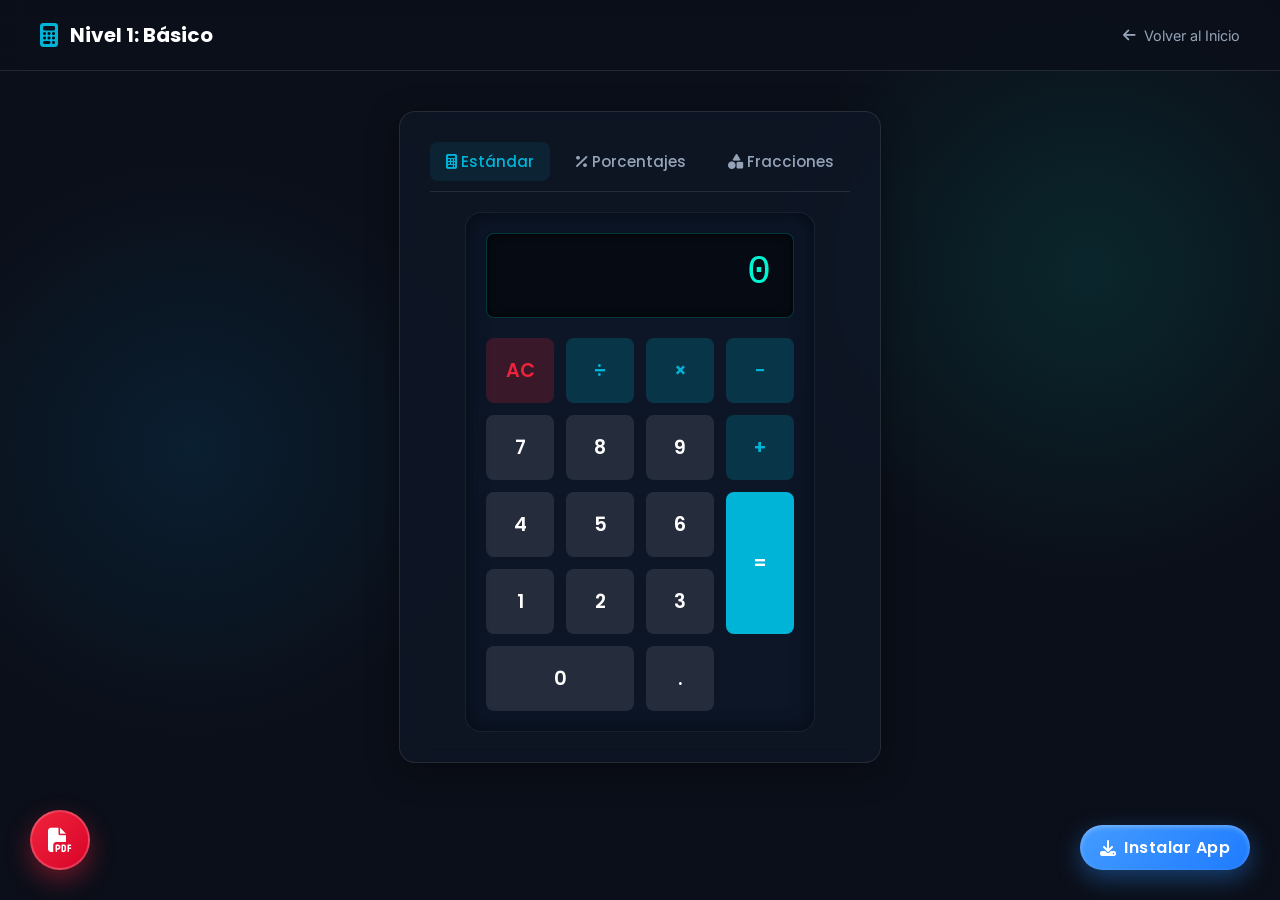
==== commit 78fce121: "Add files via upload" ====
--- a/1. Nivel Básico (Primaria y Uso Cotidiano)/index.html
+++ b/1. Nivel Básico (Primaria y Uso Cotidiano)/index.html
@@ -1,346 +1,392 @@
-<!DOCTYPE html>
-<html lang="es">
-<head>
-    <meta charset="UTF-8">
-    <meta name="viewport" content="width=device-width, initial-scale=1.0">
-    <title>Nivel Básico | EduConectRuben</title>
-    
-    <link rel="stylesheet" href="../assets/css/global.css">
-    <link rel="stylesheet" href="https://cdnjs.cloudflare.com/ajax/libs/font-awesome/6.5.1/css/all.min.css">
-    
-    <style>
-        .app-container {
-            max-width: 800px;
-            margin: 40px auto;
-            padding: 30px;
-        }
-
-        /* Calculator Hardware Style */
-        .calc-hardware {
-            max-width: 350px;
-            margin: 0 auto;
-            background: rgba(10, 25, 47, 0.4);
-            padding: 20px;
-            border-radius: 16px;
-            border: 1px solid rgba(255, 255, 255, 0.05);
-            box-shadow: inset 0 0 20px rgba(0,0,0,0.5);
-        }
-
-        .calc-display {
-            background: rgba(0, 0, 0, 0.5);
-            color: var(--clr-accent);
-            font-size: 2.5rem;
-            text-align: right;
-            padding: 16px 20px;
-            border-radius: 8px;
-            margin-bottom: 20px;
-            word-wrap: break-word;
-            min-height: 85px;
-            font-family: var(--font-mono);
-            border: 1px solid rgba(0, 245, 212, 0.2);
-            box-shadow: inset 0 0 10px rgba(0,0,0,0.8);
-            letter-spacing: 2px;
-        }
-
-        .grid-buttons {
-            display: grid;
-            grid-template-columns: repeat(4, 1fr);
-            gap: 12px;
-        }
-
-        .btn-c {
-            padding: 18px 5px;
-            font-size: 1.2rem;
-            font-weight: 600;
-            border: none;
-            border-radius: 8px;
-            cursor: pointer;
-            background: rgba(255, 255, 255, 0.1);
-            color: var(--clr-text-main);
-            transition: var(--transition);
-            font-family: var(--font-heading);
-        }
-
-        .btn-c:hover { background: rgba(255, 255, 255, 0.2); transform: scale(1.05); }
-        .btn-c:active { transform: scale(0.95); }
-        .btn-c.op { background: rgba(0, 180, 216, 0.2); color: var(--clr-primary); }
-        .btn-c.op:hover { background: rgba(0, 180, 216, 0.4); }
-        .btn-c.eq { background: var(--clr-primary); color: #fff; }
-        .btn-c.eq:hover { background: var(--clr-secondary); }
-        .btn-c.ac { background: rgba(239, 35, 60, 0.2); color: var(--clr-danger); }
-        .btn-c.ac:hover { background: rgba(239, 35, 60, 0.4); }
-
-        /* Fraction Layout */
-        .fraction-row {
-            display: flex;
-            align-items: center;
-            justify-content: center;
-            gap: 20px;
-            margin: 30px 0;
-            flex-wrap: wrap;
-        }
-
-        .fraction-block {
-            display: flex;
-            flex-direction: column;
-            width: 80px;
-        }
-
-        .fraction-line {
-            height: 3px;
-            background-color: var(--clr-primary);
-            margin: 8px 0;
-            border-radius: 2px;
-        }
-
-        .mixed-whole {
-            width: 80px;
-            font-size: 1.5rem;
-            font-weight: bold;
-            text-align: center;
-        }
-    </style>
-</head>
-<body>
-    <nav class="top-nav">
-        <div class="nav-brand">
-            <i class="fa-solid fa-calculator"></i> Nivel 1: Básico
-        </div>
-        <a href="../index.html" class="nav-back"><i class="fa-solid fa-arrow-left"></i> Volver al Inicio</a>
-    </nav>
-
-    <main class="app-container glass-panel">
-        <div class="tabs-container">
-            <button class="tab-btn active" data-target="tab-std"><i class="fa-solid fa-calculator"></i> Estándar</button>
-            <button class="tab-btn" data-target="tab-pct"><i class="fa-solid fa-percent"></i> Porcentajes</button>
-            <button class="tab-btn" data-target="tab-frac"><i class="fa-solid fa-shapes"></i> Fracciones</button>
-        </div>
-
-        <!-- Estándar -->
-        <section id="tab-std" class="tab-content active">
-            <div class="calc-hardware">
-                <div id="hw-display" class="calc-display">0</div>
-                <div class="grid-buttons">
-                    <button type="button" class="btn-c ac" onclick="clearStd()">AC</button>
-                    <button type="button" class="btn-c op" onclick="appendStd('/')">÷</button>
-                    <button type="button" class="btn-c op" onclick="appendStd('*')">×</button>
-                    <button type="button" class="btn-c op" onclick="appendStd('-')">−</button>
-                    
-                    <button type="button" class="btn-c" onclick="appendStd('7')">7</button>
-                    <button type="button" class="btn-c" onclick="appendStd('8')">8</button>
-                    <button type="button" class="btn-c" onclick="appendStd('9')">9</button>
-                    <button type="button" class="btn-c op" onclick="appendStd('+')">+</button>
-                    
-                    <button type="button" class="btn-c" onclick="appendStd('4')">4</button>
-                    <button type="button" class="btn-c" onclick="appendStd('5')">5</button>
-                    <button type="button" class="btn-c" onclick="appendStd('6')">6</button>
-                    <button type="button" class="btn-c eq" onclick="evalStd()" style="grid-row: span 2; height: 100%;">=</button>
-                    
-                    <button type="button" class="btn-c" onclick="appendStd('1')">1</button>
-                    <button type="button" class="btn-c" onclick="appendStd('2')">2</button>
-                    <button type="button" class="btn-c" onclick="appendStd('3')">3</button>
-                    
-                    <button type="button" class="btn-c" onclick="appendStd('0')" style="grid-column: span 2;">0</button>
-                    <button type="button" class="btn-c" onclick="appendStd('.')">.</button>
-                </div>
-            </div>
-        </section>
-
-        <!-- Porcentajes -->
-        <section id="tab-pct" class="tab-content">
-            <div class="input-group">
-                <label>Tipo de Análisis:</label>
-                <select id="pct-type" class="input-field">
-                    <option value="of">Calcular el X% de Y</option>
-                    <option value="is">Qué porcentaje es X de Y</option>
-                </select>
-            </div>
-            <div class="grid-2">
-                <div class="input-group">
-                    <label>Valor X:</label>
-                    <input type="number" id="pct-x" class="input-field" step="any" placeholder="Ej: 20">
-                </div>
-                <div class="input-group">
-                    <label>Valor Y:</label>
-                    <input type="number" id="pct-y" class="input-field" step="any" placeholder="Ej: 150">
-                </div>
-            </div>
-            <button class="btn-primary" onclick="solvePercent()"><i class="fa-solid fa-bolt"></i> Calcular Porcentaje</button>
-            <div id="pct-result"></div>
-        </section>
-
-        <!-- Fracciones -->
-        <section id="tab-frac" class="tab-content">
-            <p style="color: var(--clr-text-muted); text-align: center; margin-bottom: 10px; font-size: 0.9rem;">
-                Deja el campo "Entero" vacío si es una fracción simple.
-            </p>
-            <div class="fraction-row">
-                <!-- Fraccion 1 -->
-                <div style="display: flex; gap: 10px; align-items: center;">
-                    <input type="number" class="input-field mixed-whole" id="w1" placeholder="Ent" min="0">
-                    <div class="fraction-block">
-                        <input type="number" class="input-field" id="n1" placeholder="N₁">
-                        <div class="fraction-line"></div>
-                        <input type="number" class="input-field" id="d1" placeholder="D₁">
-                    </div>
-                </div>
-                
-                <!-- Operador -->
-                <select id="frac-op" class="input-field" style="width: 70px; text-align: center; font-size: 1.2rem; font-weight: bold; padding: 12px 10px; background-position: right 0.5rem center;">
-                    <option value="+">+</option>
-                    <option value="-">-</option>
-                    <option value="*">×</option>
-                    <option value="/">÷</option>
-                </select>
-                
-                <!-- Fraccion 2 -->
-                <div style="display: flex; gap: 10px; align-items: center;">
-                    <input type="number" class="input-field mixed-whole" id="w2" placeholder="Ent" min="0">
-                    <div class="fraction-block">
-                        <input type="number" class="input-field" id="n2" placeholder="N₂">
-                        <div class="fraction-line"></div>
-                        <input type="number" class="input-field" id="d2" placeholder="D₂">
-                    </div>
-                </div>
-            </div>
-            
-            <button class="btn-primary" onclick="solveFractions()"><i class="fa-solid fa-bolt"></i> Operar Fracciones</button>
-            <div id="frac-result"></div>
-        </section>
-
-    </main>
-
-    <script src="../assets/js/global.js"></script>
-    <script>
-        // --- Calculadora Estándar ---
-        let stdBuffer = "0";
-
-        function appendStd(val) {
-            const display = document.getElementById('hw-display');
-            if (stdBuffer === "0" && val !== "." && !isNaN(val)) {
-                stdBuffer = "";
-            }
-            stdBuffer += val;
-            display.innerText = stdBuffer;
-        }
-
-        function clearStd() {
-            stdBuffer = "0";
-            document.getElementById('hw-display').innerText = stdBuffer;
-        }
-
-        function evalStd() {
-            const display = document.getElementById('hw-display');
-            try {
-                // Safely evaluate math
-                let safeEval = stdBuffer.replace(/[^-()\d/*+.]/g, '');
-                let res = new Function('return ' + safeEval)();
-                if (isNaN(res) || !isFinite(res)) throw "Error";
-                res = Math.round(res * 100000000) / 100000000; 
-                stdBuffer = res.toString();
-                display.innerText = stdBuffer;
-            } catch (e) {
-                display.innerText = "Error";
-                stdBuffer = "0";
-            }
-        }
-
-        // --- Porcentajes ---
-        function solvePercent() {
-            const type = document.getElementById('pct-type').value;
-            const x = parseFloat(document.getElementById('pct-x').value);
-            const y = parseFloat(document.getElementById('pct-y').value);
-
-            if (isNaN(x) || isNaN(y)) {
-                showResult('pct-result', '<strong>Error:</strong> Completa ambos campos numéricos.', 'error');
-                return;
-            }
-
-            let html = "";
-            if (type === 'of') {
-                const calculated = (x / 100) * y;
-                html = `El ${x}% de ${y} es: <strong>${Math.round(calculated * 10000) / 10000}</strong>`;
-            } else {
-                if (y === 0) {
-                    showResult('pct-result', '<strong>Error:</strong> No se puede calcular base sobre cero.', 'error');
-                    return;
-                }
-                const calculated = (x / y) * 100;
-                html = `${x} equivale al <strong>${Math.round(calculated * 100) / 100}%</strong> de ${y}`;
-            }
-
-            showResult('pct-result', html, 'success');
-        }
-
-        // --- Fracciones ---
-        function solveFractions() {
-            const w1 = parseInt(document.getElementById('w1').value) || 0;
-            const n1 = parseInt(document.getElementById('n1').value);
-            const d1 = parseInt(document.getElementById('d1').value);
-            
-            const w2 = parseInt(document.getElementById('w2').value) || 0;
-            const n2 = parseInt(document.getElementById('n2').value);
-            const d2 = parseInt(document.getElementById('d2').value);
-            
-            const op = document.getElementById('frac-op').value;
-
-            if (isNaN(n1) || isNaN(d1) || isNaN(n2) || isNaN(d2)) {
-                showResult('frac-result', '<strong>Error:</strong> Completa los numeradores y denominadores.', 'error');
-                return;
-            }
-            if (d1 === 0 || d2 === 0) {
-                showResult('frac-result', '<strong>Error:</strong> El denominador no puede ser cero.', 'error');
-                return;
-            }
-
-            const num1 = (Math.abs(w1) * d1) + n1;
-            const finalNum1 = w1 < 0 ? -num1 : num1;
-            
-            const num2 = (Math.abs(w2) * d2) + n2;
-            const finalNum2 = w2 < 0 ? -num2 : num2;
-
-            let rn = 0, rd = 0;
-
-            if (op === '+') { rn = (finalNum1 * d2) + (finalNum2 * d1); rd = d1 * d2; }
-            else if (op === '-') { rn = (finalNum1 * d2) - (finalNum2 * d1); rd = d1 * d2; }
-            else if (op === '*') { rn = finalNum1 * finalNum2; rd = d1 * d2; }
-            else if (op === '/') { 
-                if (finalNum2 === 0) {
-                    showResult('frac-result', '<strong>Error:</strong> División por cero.', 'error');
-                    return;
-                }
-                rn = finalNum1 * d2; rd = d1 * finalNum2; 
-            }
-
-            // Simplification
-            const gcd = (a, b) => b === 0 ? a : gcd(b, a % b);
-            const div = Math.abs(gcd(rn, rd));
-            rn /= div;
-            rd /= div;
-
-            // Fix signs
-            if (rd < 0) { rn = -rn; rd = -rd; }
-
-            // Mixed fraction calculation
-            const finalWhole = Math.floor(Math.abs(rn) / rd) * (rn < 0 ? -1 : 1);
-            const remNum = Math.abs(rn) % rd;
-
-            let html = `Fracción Resultante: <strong>${rn} ${rd !== 1 ? '/ ' + rd : ''}</strong>`;
-            
-            if (Math.abs(rn) > rd && remNum !== 0) {
-                html += `<br><br>Equivalente Mixto:<br>
-                         <div style="display:inline-flex; align-items:center; gap:5px; margin-top:10px;">
-                            <span style="font-size:1.5em; font-weight:bold;">${finalWhole}</span>
-                            <div style="display:flex; flex-direction:column; align-items:center; font-weight:bold;">
-                                <span>${remNum}</span>
-                                <div style="width:20px; height:2px; background:var(--clr-accent);"></div>
-                                <span>${rd}</span>
-                            </div>
-                         </div>`;
-            }
-
-            showResult('frac-result', html, 'success');
-        }
-    </script>
-</body>
+<!DOCTYPE html>
+<html lang="es">
+<head>
+    <meta charset="UTF-8">
+    <meta name="viewport" content="width=device-width, initial-scale=1.0">
+    <title>Nivel Básico | EduConectRuben</title>
+    
+    <link rel="stylesheet" href="../assets/css/global.css">
+    <link rel="stylesheet" href="https://cdnjs.cloudflare.com/ajax/libs/font-awesome/6.5.1/css/all.min.css">
+    
+    <style>
+        .app-container {
+            max-width: 800px;
+            margin: 40px auto;
+            padding: 30px;
+        }
+
+        /* Calculator Hardware Style */
+        .calc-hardware {
+            max-width: 350px;
+            margin: 0 auto;
+            background: rgba(10, 25, 47, 0.4);
+            padding: 20px;
+            border-radius: 16px;
+            border: 1px solid rgba(255, 255, 255, 0.05);
+            box-shadow: inset 0 0 20px rgba(0,0,0,0.5);
+        }
+
+        .calc-display {
+            background: rgba(0, 0, 0, 0.5);
+            color: var(--clr-accent);
+            font-size: 2.5rem;
+            text-align: right;
+            padding: 16px 20px;
+            border-radius: 8px;
+            margin-bottom: 20px;
+            word-wrap: break-word;
+            min-height: 85px;
+            font-family: var(--font-mono);
+            border: 1px solid rgba(0, 245, 212, 0.2);
+            box-shadow: inset 0 0 10px rgba(0,0,0,0.8);
+            letter-spacing: 2px;
+        }
+
+        .grid-buttons {
+            display: grid;
+            grid-template-columns: repeat(4, 1fr);
+            gap: 12px;
+        }
+
+        .btn-c {
+            padding: 18px 5px;
+            font-size: 1.2rem;
+            font-weight: 600;
+            border: none;
+            border-radius: 8px;
+            cursor: pointer;
+            background: rgba(255, 255, 255, 0.1);
+            color: var(--clr-text-main);
+            transition: var(--transition);
+            font-family: var(--font-heading);
+        }
+
+        .btn-c:hover { background: rgba(255, 255, 255, 0.2); transform: scale(1.05); }
+        .btn-c:active { transform: scale(0.95); }
+        .btn-c.op { background: rgba(0, 180, 216, 0.2); color: var(--clr-primary); }
+        .btn-c.op:hover { background: rgba(0, 180, 216, 0.4); }
+        .btn-c.eq { background: var(--clr-primary); color: #fff; }
+        .btn-c.eq:hover { background: var(--clr-secondary); }
+        .btn-c.ac { background: rgba(239, 35, 60, 0.2); color: var(--clr-danger); }
+        .btn-c.ac:hover { background: rgba(239, 35, 60, 0.4); }
+
+        /* Fraction Layout */
+        .fraction-row {
+            display: flex;
+            align-items: center;
+            justify-content: center;
+            gap: 10px;
+            margin: 20px 0;
+            flex-wrap: nowrap;
+        }
+
+        .fraction-block {
+            display: flex;
+            flex-direction: column;
+            width: 60px;
+        }
+
+        .fraction-block .input-field {
+            padding: 8px 4px;
+            font-size: 1rem;
+            text-align: center;
+        }
+
+        .fraction-line {
+            height: 3px;
+            background-color: var(--clr-primary);
+            margin: 5px 0;
+            border-radius: 2px;
+        }
+
+        .mixed-whole {
+            width: 55px !important;
+            font-size: 1.1rem;
+            font-weight: bold;
+            text-align: center;
+            padding: 8px 4px !important;
+        }
+
+        .frac-op-select {
+            width: 55px;
+            text-align: center;
+            font-size: 1.3rem;
+            font-weight: bold;
+            padding: 6px 4px;
+            background-position: right 2px center;
+        }
+
+        @media(max-width: 480px) {
+            .fraction-row { gap: 6px; }
+            .fraction-block { width: 50px; }
+            .mixed-whole { width: 45px !important; }
+        }
+    </style>
+
+    <!-- Open Graph / Redes Sociales -->
+    <meta property="og:title" content="Calculadoras Educativas Pro">
+    <meta property="og:description" content="Suite profesional de calculadoras multifuncionales para estudiantes e ingenieros. Aritmética, Geometría Analítica, Sistemas, Lógica Proposicional y más.">
+    <meta property="og:image" content="https://calculadora-por-niveles.netlify.app/instalar/share-icon.png">
+    <meta property="og:url" content="https://calculadora-por-niveles.netlify.app/">
+    <meta property="og:type" content="website">
+
+    <!-- PWA Manifest -->
+    <link rel="manifest" href="/instalar/manifest.json">
+    <meta name="theme-color" content="#00b4d8">
+
+
+    <!-- Favicon -->
+    <link rel="icon" type="image/png" href="/instalar/icon-192.png">
+
+</head>
+<body>
+    <nav class="top-nav">
+        <div class="nav-brand">
+            <i class="fa-solid fa-calculator"></i> Nivel 1: Básico
+        </div>
+        <a href="../index.html" class="nav-back"><i class="fa-solid fa-arrow-left"></i> Volver al Inicio</a>
+    </nav>
+
+    <main class="app-container glass-panel">
+        <div class="tabs-container">
+            <button class="tab-btn active" data-target="tab-std"><i class="fa-solid fa-calculator"></i> Estándar</button>
+            <button class="tab-btn" data-target="tab-pct"><i class="fa-solid fa-percent"></i> Porcentajes</button>
+            <button class="tab-btn" data-target="tab-frac"><i class="fa-solid fa-shapes"></i> Fracciones</button>
+        </div>
+
+        <!-- Estándar -->
+        <section id="tab-std" class="tab-content active">
+            <div class="calc-hardware">
+                <div id="hw-display" class="calc-display">0</div>
+                <div class="grid-buttons">
+                    <button type="button" class="btn-c ac" onclick="clearStd()">AC</button>
+                    <button type="button" class="btn-c op" onclick="appendStd('/')">÷</button>
+                    <button type="button" class="btn-c op" onclick="appendStd('*')">×</button>
+                    <button type="button" class="btn-c op" onclick="appendStd('-')">−</button>
+                    
+                    <button type="button" class="btn-c" onclick="appendStd('7')">7</button>
+                    <button type="button" class="btn-c" onclick="appendStd('8')">8</button>
+                    <button type="button" class="btn-c" onclick="appendStd('9')">9</button>
+                    <button type="button" class="btn-c op" onclick="appendStd('+')">+</button>
+                    
+                    <button type="button" class="btn-c" onclick="appendStd('4')">4</button>
+                    <button type="button" class="btn-c" onclick="appendStd('5')">5</button>
+                    <button type="button" class="btn-c" onclick="appendStd('6')">6</button>
+                    <button type="button" class="btn-c eq" onclick="evalStd()" style="grid-row: span 2; height: 100%;">=</button>
+                    
+                    <button type="button" class="btn-c" onclick="appendStd('1')">1</button>
+                    <button type="button" class="btn-c" onclick="appendStd('2')">2</button>
+                    <button type="button" class="btn-c" onclick="appendStd('3')">3</button>
+                    
+                    <button type="button" class="btn-c" onclick="appendStd('0')" style="grid-column: span 2;">0</button>
+                    <button type="button" class="btn-c" onclick="appendStd('.')">.</button>
+                </div>
+            </div>
+        </section>
+
+        <!-- Porcentajes -->
+        <section id="tab-pct" class="tab-content">
+            <div style="background: rgba(0,0,0,0.2); padding: 20px; border-radius: 12px; margin-bottom: 20px; border: 1px solid var(--clr-border);">
+                <div class="input-group">
+                    <label style="color: var(--clr-primary); font-size: 1rem;"><i class="fa-solid fa-magnifying-glass"></i> ¿Qué deseas calcular?</label>
+                    <select id="pct-type" class="input-field" style="font-size: 1.1rem; font-weight: bold;">
+                        <option value="of">Calcular el X% de Y</option>
+                        <option value="is">Qué porcentaje es X de Y</option>
+                    </select>
+                </div>
+            </div>
+            <div class="grid-2">
+                <div class="input-group">
+                    <label>Valor X:</label>
+                    <input type="number" id="pct-x" class="input-field" step="any" placeholder="Ej: 20">
+                </div>
+                <div class="input-group">
+                    <label>Valor Y:</label>
+                    <input type="number" id="pct-y" class="input-field" step="any" placeholder="Ej: 150">
+                </div>
+            </div>
+            <button class="btn-primary" onclick="solvePercent()"><i class="fa-solid fa-calculator"></i> Calcular</button>
+            <button class="btn-primary" style="background:rgba(255,255,255,0.1); margin-top:10px;" onclick="clearSection('tab-pct', 'pct-result')">Limpiar Datos</button>
+            <div id="pct-result"></div>
+        </section>
+
+        <!-- Fracciones -->
+        <section id="tab-frac" class="tab-content">
+            <p style="color: var(--clr-text-muted); text-align: center; margin-bottom: 10px; font-size: 0.9rem;">
+                Deja el campo "Entero" vacío si es una fracción simple.
+            </p>
+            <div class="fraction-row">
+                <!-- Fraccion 1 -->
+                <div style="display: flex; gap: 10px; align-items: center;">
+                    <input type="number" class="input-field mixed-whole" id="w1" placeholder="Ent" min="0">
+                    <div class="fraction-block">
+                        <input type="number" class="input-field" id="n1" placeholder="N₁">
+                        <div class="fraction-line"></div>
+                        <input type="number" class="input-field" id="d1" placeholder="D₁">
+                    </div>
+                </div>
+                
+                <!-- Operador -->
+                <select id="frac-op" class="input-field frac-op-select">
+                    <option value="+">+</option>
+                    <option value="-">-</option>
+                    <option value="*">×</option>
+                    <option value="/">÷</option>
+                </select>
+                
+                <!-- Fraccion 2 -->
+                <div style="display: flex; gap: 10px; align-items: center;">
+                    <input type="number" class="input-field mixed-whole" id="w2" placeholder="Ent" min="0">
+                    <div class="fraction-block">
+                        <input type="number" class="input-field" id="n2" placeholder="N₂">
+                        <div class="fraction-line"></div>
+                        <input type="number" class="input-field" id="d2" placeholder="D₂">
+                    </div>
+                </div>
+            </div>
+            
+            <button class="btn-primary" onclick="solveFractions()"><i class="fa-solid fa-bolt"></i> Operar Fracciones</button>
+            <button class="btn-primary" style="background:rgba(255,255,255,0.1); margin-top:10px;" onclick="clearSection('tab-frac', 'frac-result')">Limpiar Datos</button>
+            <div id="frac-result"></div>
+        </section>
+
+    </main>
+
+    <script src="../assets/js/global.js"></script>
+    <script>
+        // --- Calculadora Estándar ---
+        let stdBuffer = "0";
+
+        function appendStd(val) {
+            const display = document.getElementById('hw-display');
+            if (stdBuffer === "0" && val !== "." && !isNaN(val)) {
+                stdBuffer = "";
+            }
+            stdBuffer += val;
+            display.innerText = stdBuffer;
+        }
+
+        function clearStd() {
+            stdBuffer = "0";
+            document.getElementById('hw-display').innerText = stdBuffer;
+        }
+
+        function evalStd() {
+            const display = document.getElementById('hw-display');
+            try {
+                // Safely evaluate math
+                let safeEval = stdBuffer.replace(/[^-()\d/*+.]/g, '');
+                let res = new Function('return ' + safeEval)();
+                if (isNaN(res) || !isFinite(res)) throw "Error";
+                res = Math.round(res * 100000000) / 100000000; 
+                stdBuffer = res.toString();
+                display.innerText = stdBuffer;
+            } catch (e) {
+                display.innerText = "Error";
+                stdBuffer = "0";
+            }
+        }
+
+        // --- Porcentajes ---
+        function solvePercent() {
+            const type = document.getElementById('pct-type').value;
+            const x = parseFloat(document.getElementById('pct-x').value);
+            const y = parseFloat(document.getElementById('pct-y').value);
+
+            if (isNaN(x) || isNaN(y)) {
+                showResult('pct-result', '<strong>Error:</strong> Completa ambos campos numéricos.', 'error');
+                return;
+            }
+
+            let html = "";
+            if (type === 'of') {
+                const calculated = (x / 100) * y;
+                html = `El ${x}% de ${y} es: <strong>${Math.round(calculated * 10000) / 10000}</strong>`;
+            } else {
+                if (y === 0) {
+                    showResult('pct-result', '<strong>Error:</strong> No se puede calcular base sobre cero.', 'error');
+                    return;
+                }
+                const calculated = (x / y) * 100;
+                html = `${x} equivale al <strong>${Math.round(calculated * 100) / 100}%</strong> de ${y}`;
+            }
+
+            showResult('pct-result', html, 'success');
+        }
+
+        // --- Fracciones ---
+        function solveFractions() {
+            const w1 = parseInt(document.getElementById('w1').value) || 0;
+            const n1 = parseInt(document.getElementById('n1').value);
+            const d1 = parseInt(document.getElementById('d1').value);
+            
+            const w2 = parseInt(document.getElementById('w2').value) || 0;
+            const n2 = parseInt(document.getElementById('n2').value);
+            const d2 = parseInt(document.getElementById('d2').value);
+            
+            const op = document.getElementById('frac-op').value;
+
+            if (isNaN(n1) || isNaN(d1) || isNaN(n2) || isNaN(d2)) {
+                showResult('frac-result', '<strong>Error:</strong> Completa los numeradores y denominadores.', 'error');
+                return;
+            }
+            if (d1 === 0 || d2 === 0) {
+                showResult('frac-result', '<strong>Error:</strong> El denominador no puede ser cero.', 'error');
+                return;
+            }
+
+            const num1 = (Math.abs(w1) * d1) + n1;
+            const finalNum1 = w1 < 0 ? -num1 : num1;
+            
+            const num2 = (Math.abs(w2) * d2) + n2;
+            const finalNum2 = w2 < 0 ? -num2 : num2;
+
+            let rn = 0, rd = 0;
+
+            if (op === '+') { rn = (finalNum1 * d2) + (finalNum2 * d1); rd = d1 * d2; }
+            else if (op === '-') { rn = (finalNum1 * d2) - (finalNum2 * d1); rd = d1 * d2; }
+            else if (op === '*') { rn = finalNum1 * finalNum2; rd = d1 * d2; }
+            else if (op === '/') { 
+                if (finalNum2 === 0) {
+                    showResult('frac-result', '<strong>Error:</strong> División por cero.', 'error');
+                    return;
+                }
+                rn = finalNum1 * d2; rd = d1 * finalNum2; 
+            }
+
+            // Simplification
+            const gcd = (a, b) => b === 0 ? a : gcd(b, a % b);
+            const div = Math.abs(gcd(rn, rd));
+            rn /= div;
+            rd /= div;
+
+            // Fix signs
+            if (rd < 0) { rn = -rn; rd = -rd; }
+
+            // Mixed fraction calculation
+            const finalWhole = Math.floor(Math.abs(rn) / rd) * (rn < 0 ? -1 : 1);
+            const remNum = Math.abs(rn) % rd;
+
+            let html = `Fracción Resultante: <strong>${rn} ${rd !== 1 ? '/ ' + rd : ''}</strong>`;
+            
+            if (Math.abs(rn) > rd && remNum !== 0) {
+                html += `<br><br>Equivalente Mixto:<br>
+                         <div style="display:inline-flex; align-items:center; gap:5px; margin-top:10px;">
+                            <span style="font-size:1.5em; font-weight:bold;">${finalWhole}</span>
+                            <div style="display:flex; flex-direction:column; align-items:center; font-weight:bold;">
+                                <span>${remNum}</span>
+                                <div style="width:20px; height:2px; background:var(--clr-accent);"></div>
+                                <span>${rd}</span>
+                            </div>
+                         </div>`;
+            }
+
+            showResult('frac-result', html, 'success');
+        }
+    </script>
+
+    <!-- PWA Installation Script -->
+    <script src="/instalar/pwa.js"></script>
+
+</body>
 </html>
--- a/assets/css/global.css
+++ b/assets/css/global.css
@@ -1,333 +1,404 @@
-/* =========================================
-   GLOBAL DESIGN SYSTEM - PRO LEVEL
-   ========================================= */
-
-@import url('https://fonts.googleapis.com/css2?family=Poppins:wght@300;400;500;600;700&family=Inter:wght@400;500;600;700&display=swap');
-
-:root {
-    /* Color Palette - Dark Mode High End */
-    --clr-bg-main: #0B0F19;
-    --clr-bg-glass: rgba(16, 23, 41, 0.65);
-    --clr-bg-glass-hover: rgba(22, 33, 62, 0.85);
-    --clr-border: rgba(255, 255, 255, 0.1);
-    --clr-border-glow: rgba(0, 180, 216, 0.5);
-    
-    /* Accents */
-    --clr-primary: #00B4D8;
-    --clr-secondary: #0077B6;
-    --clr-accent: #00F5D4;
-    --clr-danger: #EF233C;
-    --clr-warning: #FFB703;
-    
-    /* Typography Colors */
-    --clr-text-main: #FFFFFF;
-    --clr-text-muted: #94A3B8;
-    --clr-text-dark: #0A192F;
-    
-    /* Variables */
-    --font-heading: 'Poppins', sans-serif;
-    --font-body: 'Inter', sans-serif;
-    --font-mono: 'Courier New', Courier, monospace;
-    --border-radius: 16px;
-    --shadow-glass: 0 8px 32px 0 rgba(0, 0, 0, 0.37);
-    --transition: all 0.3s cubic-bezier(0.25, 0.8, 0.25, 1);
-}
-
-* {
-    box-sizing: border-box;
-    margin: 0;
-    padding: 0;
-}
-
-body {
-    background-color: var(--clr-bg-main);
-    background-image: 
-        radial-gradient(circle at 15% 50%, rgba(0, 119, 182, 0.15), transparent 25%),
-        radial-gradient(circle at 85% 30%, rgba(0, 245, 212, 0.1), transparent 25%);
-    background-attachment: fixed;
-    color: var(--clr-text-main);
-    font-family: var(--font-body);
-    min-height: 100vh;
-    display: flex;
-    flex-direction: column;
-    overflow-x: hidden;
-}
-
-h1, h2, h3, h4, h5, h6 {
-    font-family: var(--font-heading);
-    font-weight: 700;
-}
-
-a {
-    text-decoration: none;
-    color: inherit;
-}
-
-/* Glassmorphism Container Utility */
-.glass-panel {
-    background: var(--clr-bg-glass);
-    backdrop-filter: blur(12px);
-    -webkit-backdrop-filter: blur(12px);
-    border: 1px solid var(--clr-border);
-    border-radius: var(--border-radius);
-    box-shadow: var(--shadow-glass);
-}
-
-/* Form Elements */
-.input-group {
-    margin-bottom: 1rem;
-    width: 100%;
-}
-
-.input-group label {
-    display: block;
-    font-size: 0.85rem;
-    font-weight: 500;
-    color: var(--clr-text-muted);
-    margin-bottom: 0.5rem;
-    letter-spacing: 0.5px;
-}
-
-.input-field {
-    width: 100%;
-    padding: 12px 16px;
-    background: rgba(255, 255, 255, 0.05);
-    border: 1px solid var(--clr-border);
-    border-radius: 8px;
-    color: var(--clr-text-main);
-    font-family: var(--font-body);
-    font-size: 1rem;
-    transition: var(--transition);
-}
-
-.input-field:focus {
-    outline: none;
-    border-color: var(--clr-primary);
-    background: rgba(255, 255, 255, 0.1);
-    box-shadow: 0 0 0 3px rgba(0, 180, 216, 0.2);
-}
-
-.input-field::placeholder {
-    color: rgba(255, 255, 255, 0.3);
-}
-
-/* Select */
-select.input-field {
-    appearance: none;
-    background-image: url("data:image/svg+xml;charset=UTF-8,%3csvg xmlns='http://www.w3.org/2000/svg' viewBox='0 0 24 24' fill='none' stroke='white' stroke-width='2' stroke-linecap='round' stroke-linejoin='round'%3e%3cpolyline points='6 9 12 15 18 9'%3e%3c/polyline%3e%3c/svg%3e");
-    background-repeat: no-repeat;
-    background-position: right 1rem center;
-    background-size: 1em;
-}
-
-select.input-field option {
-    background-color: var(--clr-bg-main);
-    color: var(--clr-text-main);
-}
-
-/* Buttons */
-.btn-primary {
-    background: linear-gradient(135deg, var(--clr-primary), var(--clr-secondary));
-    color: #fff;
-    border: none;
-    padding: 12px 24px;
-    border-radius: 8px;
-    font-family: var(--font-heading);
-    font-weight: 600;
-    font-size: 1rem;
-    cursor: pointer;
-    transition: var(--transition);
-    width: 100%;
-    display: inline-flex;
-    justify-content: center;
-    align-items: center;
-    gap: 8px;
-}
-
-.btn-primary:hover {
-    transform: translateY(-2px);
-    box-shadow: 0 10px 20px rgba(0, 180, 216, 0.3);
-}
-
-.btn-primary:active {
-    transform: translateY(0);
-}
-
-/* Floating Manual Button */
-.floating-manual-btn {
-    position: fixed;
-    bottom: 30px;
-    right: 30px;
-    background: linear-gradient(135deg, #EF233C, #D90429);
-    color: white;
-    width: 60px;
-    height: 60px;
-    border-radius: 50%;
-    display: flex;
-    justify-content: center;
-    align-items: center;
-    font-size: 24px;
-    box-shadow: 0 10px 25px rgba(239, 35, 60, 0.4);
-    cursor: pointer;
-    z-index: 1000;
-    transition: var(--transition);
-    border: 2px solid rgba(255, 255, 255, 0.2);
-    text-decoration: none;
-}
-
-.floating-manual-btn:hover {
-    transform: translateY(-5px) scale(1.05);
-    box-shadow: 0 15px 30px rgba(239, 35, 60, 0.6);
-}
-
-.floating-manual-btn .tooltip {
-    position: absolute;
-    right: 75px;
-    background: rgba(0, 0, 0, 0.8);
-    color: white;
-    padding: 6px 12px;
-    border-radius: 6px;
-    font-size: 12px;
-    font-family: var(--font-body);
-    white-space: nowrap;
-    opacity: 0;
-    visibility: hidden;
-    transition: var(--transition);
-    backdrop-filter: blur(4px);
-    border: 1px solid rgba(255, 255, 255, 0.1);
-}
-
-.floating-manual-btn:hover .tooltip {
-    opacity: 1;
-    visibility: visible;
-}
-
-/* Global Nav / Header for interior pages */
-.top-nav {
-    display: flex;
-    justify-content: space-between;
-    align-items: center;
-    padding: 20px 40px;
-    background: rgba(11, 15, 25, 0.8);
-    backdrop-filter: blur(10px);
-    border-bottom: 1px solid var(--clr-border);
-    position: sticky;
-    top: 0;
-    z-index: 100;
-}
-
-.nav-brand {
-    display: flex;
-    align-items: center;
-    gap: 12px;
-    font-family: var(--font-heading);
-    font-size: 1.25rem;
-    font-weight: 700;
-    color: var(--clr-text-main);
-}
-
-.nav-brand i {
-    color: var(--clr-primary);
-    font-size: 1.5rem;
-}
-
-.nav-back {
-    color: var(--clr-text-muted);
-    font-size: 0.9rem;
-    display: flex;
-    align-items: center;
-    gap: 8px;
-    transition: var(--transition);
-}
-
-.nav-back:hover {
-    color: var(--clr-primary);
-}
-
-/* Result Box */
-.result-box {
-    margin-top: 1.5rem;
-    padding: 1.5rem;
-    background: rgba(0, 180, 216, 0.05);
-    border-left: 4px solid var(--clr-primary);
-    border-radius: 0 8px 8px 0;
-    font-size: 1.1rem;
-    display: none;
-    animation: fadeIn 0.4s ease forwards;
-}
-
-.result-box.error {
-    border-left-color: var(--clr-danger);
-    background: rgba(239, 35, 60, 0.05);
-}
-
-.result-box.success {
-    border-left-color: var(--clr-accent);
-    background: rgba(0, 245, 212, 0.05);
-}
-
-@keyframes fadeIn {
-    from { opacity: 0; transform: translateY(10px); }
-    to { opacity: 1; transform: translateY(0); }
-}
-
-/* Tabs */
-.tabs-container {
-    display: flex;
-    gap: 10px;
-    margin-bottom: 20px;
-    border-bottom: 1px solid var(--clr-border);
-    padding-bottom: 10px;
-    overflow-x: auto;
-    scrollbar-width: thin;
-}
-
-.tab-btn {
-    background: transparent;
-    border: none;
-    color: var(--clr-text-muted);
-    font-family: var(--font-heading);
-    font-size: 0.95rem;
-    font-weight: 500;
-    padding: 8px 16px;
-    border-radius: 8px;
-    cursor: pointer;
-    transition: var(--transition);
-    white-space: nowrap;
-}
-
-.tab-btn:hover {
-    color: var(--clr-text-main);
-    background: rgba(255, 255, 255, 0.05);
-}
-
-.tab-btn.active {
-    color: var(--clr-primary);
-    background: rgba(0, 180, 216, 0.1);
-}
-
-.tab-content {
-    display: none;
-    animation: fadeIn 0.3s ease;
-}
-
-.tab-content.active {
-    display: block;
-}
-
-/* Layout utilities */
-.grid-2 {
-    display: grid;
-    grid-template-columns: 1fr 1fr;
-    gap: 20px;
-}
-
-@media (max-width: 768px) {
-    .grid-2 {
-        grid-template-columns: 1fr;
-    }
-    
-    .top-nav {
-        padding: 15px 20px;
-    }
-}
+/* =========================================
+   GLOBAL DESIGN SYSTEM - PRO LEVEL
+   ========================================= */
+
+@import url('https://fonts.googleapis.com/css2?family=Poppins:wght@300;400;500;600;700&family=Inter:wght@400;500;600;700&display=swap');
+
+:root {
+    /* Color Palette - Dark Mode High End */
+    --clr-bg-main: #0B0F19;
+    --clr-bg-glass: rgba(16, 23, 41, 0.65);
+    --clr-bg-glass-hover: rgba(22, 33, 62, 0.85);
+    --clr-border: rgba(255, 255, 255, 0.1);
+    --clr-border-glow: rgba(0, 180, 216, 0.5);
+    
+    /* Accents */
+    --clr-primary: #00B4D8;
+    --clr-secondary: #0077B6;
+    --clr-accent: #00F5D4;
+    --clr-danger: #EF233C;
+    --clr-warning: #FFB703;
+    
+    /* Typography Colors */
+    --clr-text-main: #FFFFFF;
+    --clr-text-muted: #94A3B8;
+    --clr-text-dark: #0A192F;
+    
+    /* Variables */
+    --font-heading: 'Poppins', sans-serif;
+    --font-body: 'Inter', sans-serif;
+    --font-mono: 'Courier New', Courier, monospace;
+    --border-radius: 16px;
+    --shadow-glass: 0 8px 32px 0 rgba(0, 0, 0, 0.37);
+    --transition: all 0.3s cubic-bezier(0.25, 0.8, 0.25, 1);
+}
+
+* {
+    box-sizing: border-box;
+    margin: 0;
+    padding: 0;
+}
+
+body {
+    background-color: var(--clr-bg-main);
+    background-image: 
+        radial-gradient(circle at 15% 50%, rgba(0, 119, 182, 0.15), transparent 25%),
+        radial-gradient(circle at 85% 30%, rgba(0, 245, 212, 0.1), transparent 25%);
+    background-attachment: fixed;
+    color: var(--clr-text-main);
+    font-family: var(--font-body);
+    min-height: 100vh;
+    display: flex;
+    flex-direction: column;
+    overflow-x: hidden;
+}
+
+h1, h2, h3, h4, h5, h6 {
+    font-family: var(--font-heading);
+    font-weight: 700;
+}
+
+a {
+    text-decoration: none;
+    color: inherit;
+}
+
+/* Glassmorphism Container Utility */
+.glass-panel {
+    background: var(--clr-bg-glass);
+    backdrop-filter: blur(12px);
+    -webkit-backdrop-filter: blur(12px);
+    border: 1px solid var(--clr-border);
+    border-radius: var(--border-radius);
+    box-shadow: var(--shadow-glass);
+}
+
+/* Form Elements */
+.input-group {
+    margin-bottom: 1rem;
+    width: 100%;
+}
+
+.input-group label {
+    display: block;
+    font-size: 0.85rem;
+    font-weight: 500;
+    color: var(--clr-text-muted);
+    margin-bottom: 0.5rem;
+    letter-spacing: 0.5px;
+}
+
+.input-field {
+    width: 100%;
+    padding: 12px 16px;
+    background: rgba(255, 255, 255, 0.05);
+    border: 1px solid var(--clr-border);
+    border-radius: 8px;
+    color: var(--clr-text-main);
+    font-family: var(--font-body);
+    font-size: 1rem;
+    transition: var(--transition);
+}
+
+.input-field:focus {
+    outline: none;
+    border-color: var(--clr-primary);
+    background: rgba(255, 255, 255, 0.1);
+    box-shadow: 0 0 0 3px rgba(0, 180, 216, 0.2);
+}
+
+.input-field::placeholder {
+    color: rgba(255, 255, 255, 0.3);
+}
+
+/* Select */
+select.input-field {
+    appearance: none;
+    background-image: url("data:image/svg+xml;charset=UTF-8,%3csvg xmlns='http://www.w3.org/2000/svg' viewBox='0 0 24 24' fill='none' stroke='white' stroke-width='2' stroke-linecap='round' stroke-linejoin='round'%3e%3cpolyline points='6 9 12 15 18 9'%3e%3c/polyline%3e%3c/svg%3e");
+    background-repeat: no-repeat;
+    background-position: right 1rem center;
+    background-size: 1em;
+}
+
+select.input-field option {
+    background-color: var(--clr-bg-main);
+    color: var(--clr-text-main);
+}
+
+/* Buttons */
+.btn-primary {
+    background: linear-gradient(135deg, var(--clr-primary), var(--clr-secondary));
+    color: #fff;
+    border: none;
+    padding: 12px 24px;
+    border-radius: 8px;
+    font-family: var(--font-heading);
+    font-weight: 600;
+    font-size: 1rem;
+    cursor: pointer;
+    transition: var(--transition);
+    width: 100%;
+    display: inline-flex;
+    justify-content: center;
+    align-items: center;
+    gap: 8px;
+}
+
+.btn-primary:hover {
+    transform: translateY(-2px);
+    box-shadow: 0 10px 20px rgba(0, 180, 216, 0.3);
+}
+
+.btn-primary:active {
+    transform: translateY(0);
+}
+
+/* Floating Manual Button */
+.floating-manual-btn {
+    position: fixed;
+    bottom: 30px;
+    left: 30px;
+    background: linear-gradient(135deg, #EF233C, #D90429);
+    color: white;
+    width: 60px;
+    height: 60px;
+    border-radius: 50%;
+    display: flex;
+    justify-content: center;
+    align-items: center;
+    font-size: 24px;
+    box-shadow: 0 10px 25px rgba(239, 35, 60, 0.4);
+    cursor: pointer;
+    z-index: 1000;
+    transition: var(--transition);
+    border: 2px solid rgba(255, 255, 255, 0.2);
+    text-decoration: none;
+}
+
+.floating-manual-btn:hover {
+    transform: translateY(-5px) scale(1.05);
+    box-shadow: 0 15px 30px rgba(239, 35, 60, 0.6);
+}
+
+.floating-manual-btn .tooltip {
+    position: absolute;
+    left: 75px;
+    background: rgba(0, 0, 0, 0.8);
+    color: white;
+    padding: 6px 12px;
+    border-radius: 6px;
+    font-size: 12px;
+    font-family: var(--font-body);
+    white-space: nowrap;
+    opacity: 0;
+    visibility: hidden;
+    transition: var(--transition);
+    backdrop-filter: blur(4px);
+    border: 1px solid rgba(255, 255, 255, 0.1);
+}
+
+.floating-manual-btn:hover .tooltip {
+    opacity: 1;
+    visibility: visible;
+}
+
+/* Global Nav / Header for interior pages */
+.top-nav {
+    display: flex;
+    justify-content: space-between;
+    align-items: center;
+    padding: 20px 40px;
+    background: rgba(11, 15, 25, 0.8);
+    backdrop-filter: blur(10px);
+    border-bottom: 1px solid var(--clr-border);
+    position: sticky;
+    top: 0;
+    z-index: 100;
+}
+
+.nav-brand {
+    display: flex;
+    align-items: center;
+    gap: 12px;
+    font-family: var(--font-heading);
+    font-size: 1.25rem;
+    font-weight: 700;
+    color: var(--clr-text-main);
+}
+
+.nav-brand i {
+    color: var(--clr-primary);
+    font-size: 1.5rem;
+}
+
+.nav-back {
+    color: var(--clr-text-muted);
+    font-size: 0.9rem;
+    display: flex;
+    align-items: center;
+    gap: 8px;
+    transition: var(--transition);
+}
+
+.nav-back:hover {
+    color: var(--clr-primary);
+}
+
+/* Result Box */
+.result-box {
+    margin-top: 1.5rem;
+    padding: 1.5rem;
+    background: rgba(0, 180, 216, 0.05);
+    border-left: 4px solid var(--clr-primary);
+    border-radius: 0 8px 8px 0;
+    font-size: 1.1rem;
+    display: none;
+    animation: fadeIn 0.4s ease forwards;
+}
+
+.result-box.error {
+    border-left-color: var(--clr-danger);
+    background: rgba(239, 35, 60, 0.05);
+}
+
+.result-box.success {
+    border-left-color: var(--clr-accent);
+    background: rgba(0, 245, 212, 0.05);
+}
+
+@keyframes fadeIn {
+    from { opacity: 0; transform: translateY(10px); }
+    to { opacity: 1; transform: translateY(0); }
+}
+
+/* Tabs */
+.tabs-container {
+    display: flex;
+    gap: 10px;
+    margin-bottom: 20px;
+    border-bottom: 1px solid var(--clr-border);
+    padding-bottom: 10px;
+    overflow-x: auto;
+    scrollbar-width: thin;
+}
+
+.tab-btn {
+    background: transparent;
+    border: none;
+    color: var(--clr-text-muted);
+    font-family: var(--font-heading);
+    font-size: 0.95rem;
+    font-weight: 500;
+    padding: 8px 16px;
+    border-radius: 8px;
+    cursor: pointer;
+    transition: var(--transition);
+    white-space: nowrap;
+}
+
+.tab-btn:hover {
+    color: var(--clr-text-main);
+    background: rgba(255, 255, 255, 0.05);
+}
+
+.tab-btn.active {
+    color: var(--clr-primary);
+    background: rgba(0, 180, 216, 0.1);
+}
+
+.tab-content {
+    display: none;
+    animation: fadeIn 0.3s ease;
+}
+
+.tab-content.active {
+    display: block;
+}
+
+/* Layout utilities */
+.grid-2 {
+    display: grid;
+    grid-template-columns: 1fr 1fr;
+    gap: 20px;
+}
+
+/* Responsive Global Utilities */
+@media (max-width: 768px) {
+    .grid-2 {
+        grid-template-columns: 1fr !important;
+        gap: 15px !important;
+    }
+    
+    .top-nav {
+        padding: 15px 15px !important;
+        flex-direction: column;
+        gap: 10px;
+        text-align: center;
+    }
+
+    .app-container {
+        width: 96% !important;
+        margin: 15px auto !important;
+        padding: 20px 15px !important;
+    }
+
+    .tabs-container {
+        padding-bottom: 5px !important;
+        margin-bottom: 15px !important;
+    }
+
+    .tab-btn {
+        padding: 8px 12px !important;
+        font-size: 0.85rem !important;
+    }
+
+    .calc-hardware {
+        width: 100% !important;
+        max-width: 100% !important;
+        padding: 15px !important;
+    }
+
+    .calc-display {
+        font-size: 2rem !important;
+        min-height: 70px !important;
+        padding: 10px 15px !important;
+    }
+
+    .btn-c {
+        padding: 15px 5px !important;
+        font-size: 1.1rem !important;
+    }
+
+    .matrix-wrapper {
+        overflow-x: auto !important;
+        width: 100% !important;
+        padding-bottom: 10px;
+        justify-content: flex-start !important;
+    }
+
+    /* Tablas como la de lógica */
+    table {
+        display: block !important;
+        overflow-x: auto !important;
+        white-space: nowrap !important;
+        width: 100% !important;
+        -webkit-overflow-scrolling: touch;
+    }
+
+    .floating-manual-btn {
+        width: 50px !important;
+        height: 50px !important;
+        font-size: 20px !important;
+        bottom: 15px !important;
+        left: 15px !important;
+    }
+
+    .result-box {
+        font-size: 1rem !important;
+        padding: 1rem !important;
+        overflow-x: auto !important;
+        word-wrap: break-word !important;
+        width: 100% !important;
+        box-sizing: border-box;
+    }
+}
